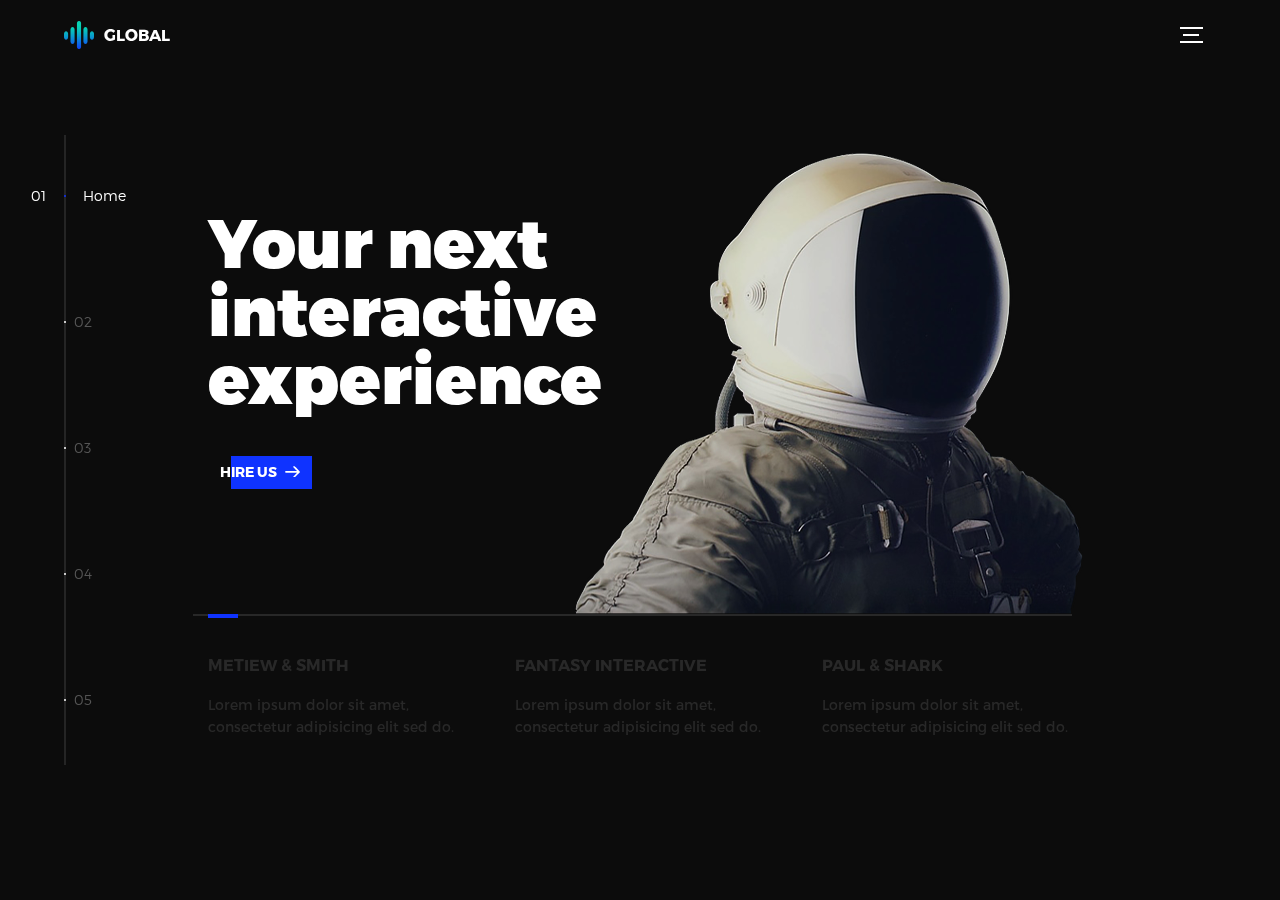
==== demo3 pohja/index.html @ 73c1cba8 "lisätty demo3 ja demo 3 pohja" ====
<!DOCTYPE html>
<html lang="en">
<head>
  <title>Global</title>
  <meta charset="utf-8">
  <meta name="viewport" content="width=device-width, initial-scale=1">
  <meta http-equiv="X-UA-Compatible" content="IE=edge">
  <meta name="description" content="HTML5 website template">
  <meta name="keywords" content="global, template, html, sass, jquery">
  <meta name="author" content="Bucky Maler">
  <link rel="stylesheet" href="assets/css/main.css">
</head>
<body>

<!-- notification for small viewports and landscape oriented smartphones -->
<div class="device-notification">
  <a class="device-notification--logo" href="#0">
    <img src="assets/img/logo.png" alt="Global">
    <p>Global</p>
  </a>
  <p class="device-notification--message">Global has so much to offer that we must request you orient your device to portrait or find a larger screen. You won't be disappointed.</p>
</div>

<div class="perspective effect-rotate-left">
  <div class="container"><div class="outer-nav--return"></div>
    <div id="viewport" class="l-viewport">
      <div class="l-wrapper">
        <header class="header">
          <a class="header--logo" href="#0">
            <img src="assets/img/logo.png" alt="Global">
            <p>Global</p>
          </a>
          <button class="header--cta cta">Hire Us</button>
          <div class="header--nav-toggle">
            <span></span>
          </div>
        </header>
        <nav class="l-side-nav">
          <ul class="side-nav">
            <li class="is-active"><span>Home</span></li>
            <li><span>Works</span></li>
            <li><span>About</span></li>
            <li><span>Contact</span></li>
            <li><span>Hire us</span></li>
          </ul>
        </nav>
        <ul class="l-main-content main-content">
          <li class="l-section section section--is-active">
            <div class="intro">
              <div class="intro--banner">
                <h1>Your next<br>interactive<br>experience</h1>
                <button class="cta">Hire Us
                  <svg version="1.1" id="Layer_1" xmlns="http://www.w3.org/2000/svg" xmlns:xlink="http://www.w3.org/1999/xlink" x="0px" y="0px" viewBox="0 0 150 118" style="enable-background:new 0 0 150 118;" xml:space="preserve">
                  <g transform="translate(0.000000,118.000000) scale(0.100000,-0.100000)">
                    <path d="M870,1167c-34-17-55-57-46-90c3-15,81-100,194-211l187-185l-565-1c-431,0-571-3-590-13c-55-28-64-94-18-137c21-20,33-20,597-20h575l-192-193C800,103,794,94,849,39c20-20,39-29,61-29c28,0,63,30,298,262c147,144,272,271,279,282c30,51,23,60-219,304C947,1180,926,1196,870,1167z"/>
                  </g>
                  </svg>
                  <span class="btn-background"></span>
                </button>
                <img src="assets/img/introduction-visual.png" alt="Welcome">
              </div>
              <div class="intro--options">
                <a href="#0">
                  <h3>Metiew &amp; Smith</h3>
                  <p>Lorem ipsum dolor sit amet, consectetur adipisicing elit sed do.</p>
                </a>
                <a href="#0">
                  <h3>Fantasy interactive</h3>
                  <p>Lorem ipsum dolor sit amet, consectetur adipisicing elit sed do.</p>
                </a>
                <a href="#0">
                  <h3>Paul &amp; shark</h3>
                  <p>Lorem ipsum dolor sit amet, consectetur adipisicing elit sed do.</p>
                </a>
              </div>
            </div>
          </li>
          <li class="l-section section">
            <div class="work">
              <h2>Selected work</h2>
              <div class="work--lockup">
                <ul class="slider">
                  <li class="slider--item slider--item-left">
                    <a href="#0">
                      <div class="slider--item-image">
                        <img src="assets/img/work-victory.jpg" alt="Victory">
                      </div>
                      <p class="slider--item-title">Victory</p>
                      <p class="slider--item-description">Lorem ipsum dolor sit amet, consectetur adipisicing elit sed do.</p>
                    </a>
                  </li>
                  <li class="slider--item slider--item-center">
                    <a href="#0">
                      <div class="slider--item-image">
                        <img src="assets/img/work-metiew-smith.jpg" alt="Metiew and Smith">
                      </div>
                      <p class="slider--item-title">Metiew &amp; Smith</p>
                      <p class="slider--item-description">Lorem ipsum dolor sit amet, consectetur adipisicing elit sed do.</p>
                    </a>
                  </li>
                  <li class="slider--item slider--item-right">
                    <a href="#0">
                      <div class="slider--item-image">
                        <img src="assets/img/work-alex-nowak.jpg" alt="Alex Nowak">
                      </div>
                      <p class="slider--item-title">Alex Nowak</p>
                      <p class="slider--item-description">Lorem ipsum dolor sit amet, consectetur adipisicing elit sed do.</p>
                    </a>
                  </li>
                </ul>
                <div class="slider--prev">
                  <svg version="1.1" id="Layer_1" xmlns="http://www.w3.org/2000/svg" xmlns:xlink="http://www.w3.org/1999/xlink" x="0px" y="0px"
                  viewBox="0 0 150 118" style="enable-background:new 0 0 150 118;" xml:space="preserve">
                  <g transform="translate(0.000000,118.000000) scale(0.100000,-0.100000)">
                    <path d="M561,1169C525,1155,10,640,3,612c-3-13,1-36,8-52c8-15,134-145,281-289C527,41,562,10,590,10c22,0,41,9,61,29
                    c55,55,49,64-163,278L296,510h575c564,0,576,0,597,20c46,43,37,109-18,137c-19,10-159,13-590,13l-565,1l182,180
                    c101,99,187,188,193,199c16,30,12,57-12,84C631,1174,595,1183,561,1169z"/>
                  </g>
                  </svg>
                </div>
                <div class="slider--next">
                  <svg version="1.1" id="Layer_1" xmlns="http://www.w3.org/2000/svg" xmlns:xlink="http://www.w3.org/1999/xlink" x="0px" y="0px" viewBox="0 0 150 118" style="enable-background:new 0 0 150 118;" xml:space="preserve">
                  <g transform="translate(0.000000,118.000000) scale(0.100000,-0.100000)">
                    <path d="M870,1167c-34-17-55-57-46-90c3-15,81-100,194-211l187-185l-565-1c-431,0-571-3-590-13c-55-28-64-94-18-137c21-20,33-20,597-20h575l-192-193C800,103,794,94,849,39c20-20,39-29,61-29c28,0,63,30,298,262c147,144,272,271,279,282c30,51,23,60-219,304C947,1180,926,1196,870,1167z"/>
                  </g>
                  </svg>
                </div>
              </div>
            </div>
          </li>
          <li class="l-section section">
            <div class="about">
              <div class="about--banner">
                <h2>We<br>believe in<br>passionate<br>people</h2>
                <a href="#0">Career
                  <span>
                    <svg version="1.1" id="Layer_1" xmlns="http://www.w3.org/2000/svg" xmlns:xlink="http://www.w3.org/1999/xlink" x="0px" y="0px" viewBox="0 0 150 118" style="enable-background:new 0 0 150 118;" xml:space="preserve">
                    <g transform="translate(0.000000,118.000000) scale(0.100000,-0.100000)">
                      <path d="M870,1167c-34-17-55-57-46-90c3-15,81-100,194-211l187-185l-565-1c-431,0-571-3-590-13c-55-28-64-94-18-137c21-20,33-20,597-20h575l-192-193C800,103,794,94,849,39c20-20,39-29,61-29c28,0,63,30,298,262c147,144,272,271,279,282c30,51,23,60-219,304C947,1180,926,1196,870,1167z"/>
                    </g>
                    </svg>
                  </span>
                </a>
                <img src="assets/img/about-visual.png" alt="About Us">
              </div>
              <div class="about--options">
                <a href="#0">
                  <h3>Winners</h3>
                </a>
                <a href="#0">
                  <h3>Philosophy</h3>
                </a>
                <a href="#0">
                  <h3>History</h3>
                </a>
              </div>
            </div>
          </li>
          <li class="l-section section">
            <div class="contact">
              <div class="contact--lockup">
                <div class="modal">
                  <div class="modal--information">
                    <p>Pawia 5, 31-154 Kraków, Poland</p>
                    <a href="mailto:ouremail@gmail.com">ouremail@gmail.com</a>
                    <a href="tel:+148126287560">+48 12 628 75 60</a>
                  </div>
                  <ul class="modal--options">
                    <li><a href="#0">Bēhance</a></li>
                    <li><a href="#0">dribbble</a></li>
                    <li><a href="mailto:ouremail@gmail.com">Contact Us</a></li>
                  </ul>
                </div>
              </div>
            </div>
          </li>
          <li class="l-section section">
            <div class="hire">
              <h2>You want us to do</h2>
              <!-- checkout formspree.io for easy form setup -->
              <form class="work-request">
                <div class="work-request--options">
                  <span class="options-a">
                    <input id="opt-1" type="checkbox" value="app design">
                    <label for="opt-1">
                      <svg version="1.1" id="Layer_1" xmlns="http://www.w3.org/2000/svg" xmlns:xlink="http://www.w3.org/1999/xlink" x="0px" y="0px"
                      viewBox="0 0 150 111" style="enable-background:new 0 0 150 111;" xml:space="preserve">
                      <g transform="translate(0.000000,111.000000) scale(0.100000,-0.100000)">
                        <path d="M950,705L555,310L360,505C253,612,160,700,155,700c-6,0-44-34-85-75l-75-75l278-278L550-5l475,475c261,261,475,480,475,485c0,13-132,145-145,145C1349,1100,1167,922,950,705z"/>
                      </g>
                      </svg>
                      App Design
                    </label>
                    <input id="opt-2" type="checkbox" value="graphic design">
                    <label for="opt-2">
                      <svg version="1.1" id="Layer_1" xmlns="http://www.w3.org/2000/svg" xmlns:xlink="http://www.w3.org/1999/xlink" x="0px" y="0px"
                      viewBox="0 0 150 111" style="enable-background:new 0 0 150 111;" xml:space="preserve">
                      <g transform="translate(0.000000,111.000000) scale(0.100000,-0.100000)">
                        <path d="M950,705L555,310L360,505C253,612,160,700,155,700c-6,0-44-34-85-75l-75-75l278-278L550-5l475,475c261,261,475,480,475,485c0,13-132,145-145,145C1349,1100,1167,922,950,705z"/>
                      </g>
                      </svg>
                      Graphic Design
                    </label>
                    <input id="opt-3" type="checkbox" value="motion design">
                    <label for="opt-3">
                      <svg version="1.1" id="Layer_1" xmlns="http://www.w3.org/2000/svg" xmlns:xlink="http://www.w3.org/1999/xlink" x="0px" y="0px"
                      viewBox="0 0 150 111" style="enable-background:new 0 0 150 111;" xml:space="preserve">
                      <g transform="translate(0.000000,111.000000) scale(0.100000,-0.100000)">
                        <path d="M950,705L555,310L360,505C253,612,160,700,155,700c-6,0-44-34-85-75l-75-75l278-278L550-5l475,475c261,261,475,480,475,485c0,13-132,145-145,145C1349,1100,1167,922,950,705z"/>
                      </g>
                      </svg>
                      Motion Design
                    </label>
                  </span>
                  <span class="options-b">
                    <input id="opt-4" type="checkbox" value="ux design">
                    <label for="opt-4">
                      <svg version="1.1" id="Layer_1" xmlns="http://www.w3.org/2000/svg" xmlns:xlink="http://www.w3.org/1999/xlink" x="0px" y="0px"
                      viewBox="0 0 150 111" style="enable-background:new 0 0 150 111;" xml:space="preserve">
                      <g transform="translate(0.000000,111.000000) scale(0.100000,-0.100000)">
                        <path d="M950,705L555,310L360,505C253,612,160,700,155,700c-6,0-44-34-85-75l-75-75l278-278L550-5l475,475c261,261,475,480,475,485c0,13-132,145-145,145C1349,1100,1167,922,950,705z"/>
                      </g>
                      </svg>
                      UX Design
                    </label>
                    <input id="opt-5" type="checkbox" value="webdesign">
                    <label for="opt-5">
                      <svg version="1.1" id="Layer_1" xmlns="http://www.w3.org/2000/svg" xmlns:xlink="http://www.w3.org/1999/xlink" x="0px" y="0px"
                      viewBox="0 0 150 111" style="enable-background:new 0 0 150 111;" xml:space="preserve">
                      <g transform="translate(0.000000,111.000000) scale(0.100000,-0.100000)">
                        <path d="M950,705L555,310L360,505C253,612,160,700,155,700c-6,0-44-34-85-75l-75-75l278-278L550-5l475,475c261,261,475,480,475,485c0,13-132,145-145,145C1349,1100,1167,922,950,705z"/>
                      </g>
                      </svg>
                      Webdesign
                    </label>
                    <input id="opt-6" type="checkbox" value="marketing">
                    <label for="opt-6">
                      <svg version="1.1" id="Layer_1" xmlns="http://www.w3.org/2000/svg" xmlns:xlink="http://www.w3.org/1999/xlink" x="0px" y="0px"
                      viewBox="0 0 150 111" style="enable-background:new 0 0 150 111;" xml:space="preserve">
                      <g transform="translate(0.000000,111.000000) scale(0.100000,-0.100000)">
                        <path d="M950,705L555,310L360,505C253,612,160,700,155,700c-6,0-44-34-85-75l-75-75l278-278L550-5l475,475c261,261,475,480,475,485c0,13-132,145-145,145C1349,1100,1167,922,950,705z"/>
                      </g>
                      </svg>
                      Marketing
                    </label>
                  </span>
                </div>
                <div class="work-request--information">
                  <div class="information-name">
                    <input id="name" type="text" spellcheck="false">
                    <label for="name">Name</label>
                  </div>
                  <div class="information-email">
                    <input id="email" type="email" spellcheck="false">
                    <label for="email">Email</label>
                  </div>
                </div>
                <input type="submit" value="Send Request">
              </form>
            </div>
          </li>
        </ul>
      </div>
    </div>
  </div>
  <ul class="outer-nav">
    <li class="is-active">Home</li>
    <li>Works</li>
    <li>About</li>
    <li>Contact</li>
    <li>Hire us</li>
  </ul>
</div>

<script src="https://ajax.googleapis.com/ajax/libs/jquery/2.2.4/jquery.min.js"></script>
<script>window.jQuery || document.write('<script src="assets/js/vendor/jquery-2.2.4.min.js"><\/script>')</script>
<script src="assets/js/functions-min.js"></script>
</body>
</html>
---- demo3 pohja/assets/css/main.css ----
@font-face{font-family:'Montserrat';src:url("fonts/Montserrat-Black.eot");src:local("☺"),url("fonts/Montserrat-Black.woff") format("woff"),url("fonts/Montserrat-Black.ttf") format("truetype"),url("fonts/Montserrat-Black.svg") format("svg");font-weight:900;font-style:normal}@font-face{font-family:'Montserrat';src:url("fonts/Montserrat-Bold.eot");src:local("☺"),url("fonts/Montserrat-Bold.woff") format("woff"),url("fonts/Montserrat-Bold.ttf") format("truetype"),url("fonts/Montserrat-Bold.svg") format("svg");font-weight:700;font-style:normal}@font-face{font-family:'Montserrat';src:url("fonts/Montserrat-Regular.eot");src:local("☺"),url("fonts/Montserrat-Regular.woff") format("woff"),url("fonts/Montserrat-Regular.ttf") format("truetype"),url("fonts/Montserrat-Regular.svg") format("svg");font-weight:400;font-style:normal}@font-face{font-family:'Montserrat';src:url("fonts/Montserrat-Light.eot");src:local("☺"),url("fonts/Montserrat-Light.woff") format("woff"),url("fonts/Montserrat-Light.ttf") format("truetype"),url("fonts/Montserrat-Light.svg") format("svg");font-weight:300;font-style:normal}/*! normalize.css v3.0.2 | MIT License | git.io/normalize */html{font-family:sans-serif;-ms-text-size-adjust:100%;-webkit-text-size-adjust:100%}body{margin:0}article,aside,details,figcaption,figure,footer,header,hgroup,main,menu,nav,section,summary{display:block}audio,canvas,progress,video{display:inline-block;vertical-align:baseline}audio:not([controls]){display:none;height:0}[hidden],template{display:none}a{background-color:transparent}a:active,a:hover{outline:0}abbr[title]{border-bottom:1px dotted}b,strong{font-weight:bold}dfn{font-style:italic}h1{font-size:2em;margin:0.67em 0}mark{background:#ff0;color:#000}small{font-size:80%}sub,sup{font-size:75%;line-height:0;position:relative;vertical-align:baseline}sup{top:-0.5em}sub{bottom:-0.25em}img{border:0}svg:not(:root){overflow:hidden}figure{margin:1em 40px}hr{box-sizing:content-box;height:0}pre{overflow:auto}code,kbd,pre,samp{font-family:monospace, monospace;font-size:1em}button,input,optgroup,select,textarea{color:inherit;font:inherit;margin:0}button{overflow:visible}button,select{text-transform:none}button,html input[type="button"],input[type="reset"],input[type="submit"]{-webkit-appearance:button;cursor:pointer}button[disabled],html input[disabled]{cursor:default}button::-moz-focus-inner,input::-moz-focus-inner{border:0;padding:0}input{line-height:normal}input[type="checkbox"],input[type="radio"]{box-sizing:border-box;padding:0}input[type="number"]::-webkit-inner-spin-button,input[type="number"]::-webkit-outer-spin-button{height:auto}input[type="search"]{-webkit-appearance:textfield;box-sizing:content-box}input[type="search"]::-webkit-search-cancel-button,input[type="search"]::-webkit-search-decoration{-webkit-appearance:none}fieldset{border:1px solid #c0c0c0;margin:0 2px;padding:0.35em 0.625em 0.75em}legend{border:0;padding:0}textarea{overflow:auto}optgroup{font-weight:bold}table{border-collapse:collapse;border-spacing:0}td,th{padding:0}::-moz-selection{background:#FFF498}::selection{background:#FFF498}::-moz-selection{background:#FFF498}img::-moz-selection{background:transparent}img::selection{background:transparent}img::-moz-selection{background:transparent}body{-webkit-tap-highlight-color:#FFF498}body{background-color:#0c0c0c;font-size:14px;line-height:1.6;font-family:"Montserrat",sans-serif;color:#fff;-webkit-font-smoothing:antialiased;-webkit-text-size-adjust:100%}.l-viewport{position:relative;width:100%;height:100vh;box-shadow:0 0 45px 5px rgba(0,0,0,0.85);overflow:hidden}.l-wrapper{position:relative;width:1440px;max-width:90%;height:100%;margin:0 auto}.l-side-nav{position:absolute;left:0;display:-webkit-box;display:-webkit-flex;display:-ms-flexbox;display:flex;height:100%;-webkit-box-align:center;-webkit-align-items:center;-ms-flex-align:center;align-items:center}.l-side-nav::before{content:"";position:absolute;top:50%;left:0;-webkit-transform:translateY(-50%);transform:translateY(-50%);width:2px;height:70%;max-height:750px;background-color:#555;opacity:.35;z-index:10}@media (max-width: 1180px){.l-side-nav{display:none}}.l-main-content{position:relative;width:100%;height:100%;margin:0;padding:0;list-style:none}.l-section{position:absolute;width:100%;height:100%}.device-notification{display:none;position:fixed;top:0;left:0;width:100%;height:100%;-webkit-box-orient:vertical;-webkit-box-direction:normal;-webkit-flex-direction:column;-ms-flex-direction:column;flex-direction:column;-webkit-box-align:center;-webkit-align-items:center;-ms-flex-align:center;-ms-grid-row-align:center;align-items:center;-webkit-box-pack:center;-webkit-justify-content:center;-ms-flex-pack:center;justify-content:center;background-color:#0c0c0c;z-index:12}.device-notification--logo{display:-webkit-box;display:-webkit-flex;display:-ms-flexbox;display:flex;-webkit-box-align:center;-webkit-align-items:center;-ms-flex-align:center;align-items:center;text-decoration:none;color:#fff}.device-notification--logo p{margin:0 0 0 10px;font-size:16px;font-weight:700;text-transform:uppercase}.device-notification--message{width:70%;margin:30px 0 0 0;font-weight:700;text-align:center}@media (max-width: 767px) and (min-width: 601px) and (max-height: 680px){.device-notification{display:-webkit-box;display:-webkit-flex;display:-ms-flexbox;display:flex}}@media (max-width: 600px) and (min-width: 480px) and (max-height: 580px){.device-notification{display:-webkit-box;display:-webkit-flex;display:-ms-flexbox;display:flex}}@media (max-width: 736px) and (min-width: 360px) and (orientation: landscape){.device-notification{display:-webkit-box;display:-webkit-flex;display:-ms-flexbox;display:flex}}@media(max-width: 359px){.device-notification{display:-webkit-box;display:-webkit-flex;display:-ms-flexbox;display:flex}}.section{opacity:0;visibility:hidden;-webkit-transition:opacity .4s ease-in-out,visibility 0s .4s;transition:opacity .4s ease-in-out,visibility 0s .4s}.section--is-active{opacity:1;visibility:visible;z-index:1;-webkit-transition:opacity .4s ease-in-out .4s;transition:opacity .4s ease-in-out .4s}.section--next{-webkit-transform:translateY(-45px);transform:translateY(-45px);-webkit-transition:-webkit-transform .4s ease-in-out;transition:-webkit-transform .4s ease-in-out;transition:transform .4s ease-in-out;transition:transform .4s ease-in-out, -webkit-transform .4s ease-in-out}.section--prev{-webkit-transform:translateY(45px);transform:translateY(45px);-webkit-transition:-webkit-transform .4s ease-in-out;transition:-webkit-transform .4s ease-in-out;transition:transform .4s ease-in-out;transition:transform .4s ease-in-out, -webkit-transform .4s ease-in-out}.header{position:absolute;top:0;left:0;display:-webkit-box;display:-webkit-flex;display:-ms-flexbox;display:flex;width:100%;height:70px;-webkit-box-align:center;-webkit-align-items:center;-ms-flex-align:center;align-items:center;-webkit-box-pack:justify;-webkit-justify-content:space-between;-ms-flex-pack:justify;justify-content:space-between;z-index:10}.header--logo{display:-webkit-box;display:-webkit-flex;display:-ms-flexbox;display:flex;-webkit-box-align:center;-webkit-align-items:center;-ms-flex-align:center;align-items:center;text-decoration:none;color:#fff}.header--logo p{margin:0 0 0 10px;font-size:16px;font-weight:700;text-transform:uppercase}.header--nav-toggle{display:-webkit-box;display:-webkit-flex;display:-ms-flexbox;display:flex;width:50px;height:50px;-webkit-box-orient:vertical;-webkit-box-direction:normal;-webkit-flex-direction:column;-ms-flex-direction:column;flex-direction:column;-webkit-box-align:center;-webkit-align-items:center;-ms-flex-align:center;align-items:center;-webkit-box-pack:center;-webkit-justify-content:center;-ms-flex-pack:center;justify-content:center;cursor:pointer}.header--nav-toggle span,.header--nav-toggle::before,.header--nav-toggle::after{content:"";position:relative;width:16px;height:2px;background-color:#fff}.header--nav-toggle::before{bottom:5px;width:23px}.header--nav-toggle::after{top:5px;width:23px}.header--cta{position:absolute;top:50%;left:50%;-webkit-transform:translate(-50%, -50%);transform:translate(-50%, -50%);padding:0 20px;line-height:30px;text-decoration:none;color:#fff;font-weight:700;text-transform:uppercase;background-color:#0f33ff;border:none;opacity:0;visibility:hidden;-webkit-transition:opacity .4s ease-in-out,visibility 0s .4s;transition:opacity .4s ease-in-out,visibility 0s .4s}.header--cta:focus{outline:none}.header--cta.is-active{opacity:1;visibility:visible;-webkit-transition:opacity .4s ease-in-out .4s;transition:opacity .4s ease-in-out .4s}@media (max-width: 767px){.header--cta{display:none}}.side-nav{position:relative;display:-webkit-box;display:-webkit-flex;display:-ms-flexbox;display:flex;width:100px;height:70%;max-height:750px;-webkit-box-orient:vertical;-webkit-box-direction:normal;-webkit-flex-direction:column;-ms-flex-direction:column;flex-direction:column;-webkit-justify-content:space-around;-ms-flex-pack:distribute;justify-content:space-around;margin:0;padding:0;list-style-position:inside;z-index:10}.side-nav>li{position:relative;top:-5px;color:#fff;font-size:6px;cursor:pointer}.side-nav>li span{position:relative;top:3px;left:10px;color:#fff;font-size:14px;font-weight:300;opacity:0;visibility:hidden}.side-nav>li::before{position:absolute;top:3px;left:10px;color:#555;font-size:14px;font-weight:300}.side-nav li:nth-child(1)::before{content:"01"}.side-nav li:nth-child(2)::before{content:"02"}.side-nav li:nth-child(3)::before{content:"03"}.side-nav li:nth-child(4)::before{content:"04"}.side-nav li:nth-child(5)::before{content:"05"}.side-nav li.is-active{color:#0f33ff;-webkit-transition:color .4s ease-in-out;transition:color .4s ease-in-out}.side-nav li.is-active span{opacity:1;visibility:visible;-webkit-transition:opacity .4s ease-in-out;transition:opacity .4s ease-in-out}.side-nav li.is-active::before{left:-33px;color:#fff}.intro{position:relative;display:-webkit-box;display:-webkit-flex;display:-ms-flexbox;display:flex;width:900px;max-width:75%;height:100%;-webkit-box-orient:vertical;-webkit-box-direction:normal;-webkit-flex-direction:column;-ms-flex-direction:column;flex-direction:column;-webkit-box-pack:center;-webkit-justify-content:center;-ms-flex-pack:center;justify-content:center;margin:0 auto}@media (max-width: 1180px){.intro{max-width:100%}}.intro--banner{position:relative;height:475px}.intro--banner::before{content:"";position:absolute;bottom:20px;left:-15px;right:0;height:2px;background-color:#282828}.intro--banner::after{content:"";position:absolute;bottom:18px;left:0;width:30px;height:4px;background-color:#0f33ff}.intro--banner h1{position:relative;font-size:68px;font-weight:900;line-height:1;z-index:1}.intro--banner button{position:relative;padding:5px 17px 5px 12px;font-weight:700;text-transform:uppercase;background-color:transparent;border:none}.intro--banner button .btn-background{position:absolute;top:0;left:23px;right:0;height:100%;background-color:#0f33ff;z-index:-1;-webkit-transition:left .2s ease-in-out;transition:left .2s ease-in-out}.intro--banner button:hover .btn-background{left:0}.intro--banner button:focus{outline:none}.intro--banner button svg{position:relative;left:5px;width:15px;fill:#fff}.intro--banner img{position:absolute;bottom:21px;right:-12px}.intro--options{display:-webkit-box;display:-webkit-flex;display:-ms-flexbox;display:flex;-webkit-box-pack:justify;-webkit-justify-content:space-between;-ms-flex-pack:justify;justify-content:space-between;margin:0;padding:0;list-style:none}.intro--options>a{max-width:250px;text-decoration:none;color:#282828;-webkit-transition:color .2s ease-in-out;transition:color .2s ease-in-out}.intro--options>a:hover{color:#fff}.intro--options h3{font-size:16px;text-transform:uppercase}.intro--options p{margin-bottom:0}@media (max-width: 900px){.intro--banner{height:380px}.intro--banner h1{font-size:55px}.intro--banner img{width:430px}.intro--options>a{margin-right:30px}.intro--options>a:last-child{margin-right:0}}@media (max-width: 767px){.intro--banner{height:305px}.intro--banner h1{font-size:44px}.intro--banner img{width:330px}.intro--options{display:block}.intro--options>a{display:block;max-width:100%;margin:0 0 30px 0}.intro--options>a:last-child{margin-bottom:0}}@media (max-width: 600px){.intro--banner{height:360px}.intro--banner h1{font-size:55px}.intro--banner img{display:none}}@media (max-width: 600px) and (max-height: 750px){.intro--banner{height:auto}.intro--banner::before,.intro--banner::after{display:none}.intro--banner h1{margin-top:0}.intro--options{display:none}}.work{position:relative;display:-webkit-box;display:-webkit-flex;display:-ms-flexbox;display:flex;width:960px;max-width:80%;height:100%;-webkit-box-orient:vertical;-webkit-box-direction:normal;-webkit-flex-direction:column;-ms-flex-direction:column;flex-direction:column;-webkit-box-pack:center;-webkit-justify-content:center;-ms-flex-pack:center;justify-content:center;margin:0 auto}@media (max-width: 1180px){.work{max-width:100%}}.work h2{margin:0 0 20px 0;font-size:30px;text-align:center}.work--lockup{position:relative}.work--lockup .slider{position:relative;display:-webkit-box;display:-webkit-flex;display:-ms-flexbox;display:flex;width:80%;margin:0 auto;padding:0;list-style:none}.work--lockup .slider--item{position:absolute;display:none;text-align:center}.work--lockup .slider--item a{text-decoration:none;color:#858585}.work--lockup .slider--item-title{margin-top:10px;font-size:12px;font-weight:700;text-transform:uppercase}.work--lockup .slider--item-description{display:none;max-width:250px;margin:0 auto}.work--lockup .slider--item-image{width:150px;height:150px;margin:0 auto;border-radius:50%;overflow:hidden}.work--lockup .slider--item-image img{width:100%}.work--lockup .slider--item-left{top:50%;left:0;-webkit-transform:translateY(-50%);transform:translateY(-50%);display:block}.work--lockup .slider--item-right{top:50%;right:0;-webkit-transform:translateY(-50%);transform:translateY(-50%);display:block}.work--lockup .slider--item-center{position:relative;top:30px;left:50%;-webkit-transform:translateX(-50%);transform:translateX(-50%);display:block}.work--lockup .slider--item-center a{color:#fff}.work--lockup .slider--item-center .slider--item-title{margin-top:25px;font-size:16px}.work--lockup .slider--item-center .slider--item-description{display:block}.work--lockup .slider--item-center .slider--item-image{width:300px;height:300px}.work--lockup .slider--next,.work--lockup .slider--prev{position:absolute;top:160px;display:-webkit-box;display:-webkit-flex;display:-ms-flexbox;display:flex;width:50px;height:50px;-webkit-box-align:center;-webkit-align-items:center;-ms-flex-align:center;align-items:center;-webkit-box-pack:center;-webkit-justify-content:center;-ms-flex-pack:center;justify-content:center;background-color:#282828;border-radius:50%;cursor:pointer}.work--lockup .slider--next svg,.work--lockup .slider--prev svg{width:20px;fill:#fff}.work--lockup .slider--next{right:0}.work--lockup .slider--prev{left:0}@media (max-width: 900px){.work--lockup .slider--item-image{width:120px;height:120px}.work--lockup .slider--item-center .slider--item-image{width:240px;height:240px}.work--lockup .slider--next,.work--lockup .slider--prev{top:130px}}@media (max-width: 767px){.work--lockup .slider{width:75%}.work--lockup .slider--item-image{width:90px;height:90px}.work--lockup .slider--item-center .slider--item-image{width:190px;height:190px}.work--lockup .slider--next,.work--lockup .slider--prev{top:105px}}@media (max-width: 600px){.work--lockup .slider{width:auto}.work--lockup .slider--item-left,.work--lockup .slider--item-right{display:none}}.about{position:relative;display:-webkit-box;display:-webkit-flex;display:-ms-flexbox;display:flex;width:900px;max-width:75%;height:100%;-webkit-box-orient:vertical;-webkit-box-direction:normal;-webkit-flex-direction:column;-ms-flex-direction:column;flex-direction:column;-webkit-box-pack:center;-webkit-justify-content:center;-ms-flex-pack:center;justify-content:center;margin:0 auto}@media (max-width: 1180px){.about{max-width:100%}}.about--banner{position:relative;height:475px}.about--banner::before{content:"";position:absolute;top:20px;left:200px;-webkit-transform:rotate(-25deg);transform:rotate(-25deg);border:5px solid #0f33ff;border-right-color:transparent;border-bottom-color:transparent}.about--banner::after{content:"";position:absolute;top:75px;left:400px;-webkit-transform:rotate(45deg);transform:rotate(45deg);width:10px;height:10px;background-color:#0f33ff}.about--banner h2{position:relative;margin-top:35px;font-size:68px;font-weight:900;line-height:1;z-index:1}.about--banner h2::before{content:"";position:absolute;top:60px;left:268px;width:30px;height:30px;background-color:#0f33ff;border-radius:50%}.about--banner h2::after{content:"";position:absolute;top:255px;left:255px;width:10px;height:10px;background-color:#0f33ff}.about--banner a{padding:5px 17px 5px 0;text-decoration:none;color:#fff;font-weight:700;text-transform:uppercase;background-color:transparent}.about--banner a:hover svg{left:10px}.about--banner a svg{position:relative;left:5px;width:15px;fill:#fff;-webkit-transition:left .2s ease-in-out;transition:left .2s ease-in-out}.about--banner img{position:absolute;bottom:-90px;right:-12px}.about--options{display:-webkit-box;display:-webkit-flex;display:-ms-flexbox;display:flex;max-width:600px;-webkit-box-pack:justify;-webkit-justify-content:space-between;-ms-flex-pack:justify;justify-content:space-between;margin:0;padding:0;list-style:none}.about--options>a{position:relative;width:150px;height:75px;text-decoration:none;color:#fff;border:10px solid #0f33ff;background-position:center;background-size:cover;background-repeat:no-repeat}.about--options>a:nth-child(1){background-image:url("../img/about-winners.jpg")}.about--options>a:nth-child(2){background-image:url("../img/about-philosophy.jpg")}.about--options>a:nth-child(3){background-image:url("../img/about-history.jpg")}.about--options>a:hover h3{bottom:-50px}.about--options h3{position:absolute;bottom:-38px;left:10px;font-size:16px;text-transform:uppercase;-webkit-transition:bottom .2s ease-in-out,left .2s ease-in-out;transition:bottom .2s ease-in-out,left .2s ease-in-out}@media (max-width: 767px){.about--banner{height:305px}.about--banner::before{top:0;left:125px}.about--banner::after{top:35px;left:260px}.about--banner h2{margin-top:10px;font-size:44px}.about--banner h2::before{top:28px;left:168px}.about--banner h2::after{top:163px;left:163px}.about--banner img{width:315px}}@media (max-width: 600px){.about--banner{height:auto}.about--banner::before{left:155px}.about--banner::after{left:310px}.about--banner h2{margin-top:0;font-size:55px}.about--banner h2::before{top:43px;left:214px}.about--banner h2::after{top:205px;left:205px}.about--banner img{display:none}.about--options{display:none}}.contact{position:fixed;top:0;left:0;width:100%;height:100%;background-image:url("../img/contact-visual.png");background-position:center;background-size:cover;background-repeat:no-repeat}.contact--lockup{position:relative;display:-webkit-box;display:-webkit-flex;display:-ms-flexbox;display:flex;width:900px;max-width:75%;height:100%;-webkit-box-align:center;-webkit-align-items:center;-ms-flex-align:center;align-items:center;-webkit-box-pack:end;-webkit-justify-content:flex-end;-ms-flex-pack:end;justify-content:flex-end;margin:0 auto}@media (max-width: 1180px){.contact--lockup{max-width:90%}}@media (max-width: 767px){.contact--lockup{-webkit-box-pack:center;-webkit-justify-content:center;-ms-flex-pack:center;justify-content:center}}.contact--lockup .modal{padding:45px 45px;text-align:center;background-color:#0c0c0c;box-shadow:0 0 30px 0 rgba(0,0,0,0.75)}.contact--lockup .modal--information p,.contact--lockup .modal--information a{display:block;margin:14px 0;text-decoration:none;color:#fff;font-weight:700}.contact--lockup .modal--information p{margin-top:0}.contact--lockup .modal--options{margin:0;padding:0;list-style:none}.contact--lockup .modal--options>li{width:130px;margin:0 auto 25px auto}.contact--lockup .modal--options li:nth-child(1){background-color:#1769ff}.contact--lockup .modal--options li:nth-child(2){background-color:#ea4c89}.contact--lockup .modal--options li:nth-child(3){margin-bottom:0;background-color:#0f33ff;text-transform:uppercase}.contact--lockup .modal--options a{display:block;width:100%;padding:8px 0;text-decoration:none;color:#fff;font-weight:700}.hire{position:relative;display:-webkit-box;display:-webkit-flex;display:-ms-flexbox;display:flex;width:700px;max-width:75%;height:100%;-webkit-box-orient:vertical;-webkit-box-direction:normal;-webkit-flex-direction:column;-ms-flex-direction:column;flex-direction:column;-webkit-box-pack:center;-webkit-justify-content:center;-ms-flex-pack:center;justify-content:center;margin:0 auto}@media (max-width: 1180px){.hire{max-width:100%}}.hire h2{margin:0 0 20px 0;font-size:30px;text-align:center}.work-request{display:-webkit-box;display:-webkit-flex;display:-ms-flexbox;display:flex;width:100%;-webkit-box-orient:vertical;-webkit-box-direction:normal;-webkit-flex-direction:column;-ms-flex-direction:column;flex-direction:column;-webkit-box-align:center;-webkit-align-items:center;-ms-flex-align:center;align-items:center;color:#fff}.work-request input[type="submit"]{width:400px;max-width:100%;line-height:50px;font-size:16px;font-weight:700;text-transform:uppercase;background-color:#0f33ff;border:none;border-radius:0}.work-request input[type="submit"]:focus{outline:none}.work-request--options{display:-webkit-box;display:-webkit-flex;display:-ms-flexbox;display:flex;width:100%;-webkit-box-orient:vertical;-webkit-box-direction:normal;-webkit-flex-direction:column;-ms-flex-direction:column;flex-direction:column;-webkit-box-align:center;-webkit-align-items:center;-ms-flex-align:center;align-items:center;margin:30px 0}.work-request--options .options-a{display:-webkit-box;display:-webkit-flex;display:-ms-flexbox;display:flex;width:100%;-webkit-box-pack:justify;-webkit-justify-content:space-between;-ms-flex-pack:justify;justify-content:space-between}.work-request--options .options-b{display:-webkit-box;display:-webkit-flex;display:-ms-flexbox;display:flex;width:72%;-webkit-flex-wrap:wrap;-ms-flex-wrap:wrap;flex-wrap:wrap;-webkit-justify-content:space-around;-ms-flex-pack:distribute;justify-content:space-around}.work-request--options label{display:block;width:200px;margin-bottom:30px;line-height:50px;font-size:16px;font-weight:700;text-align:center;border:2px solid #fff;cursor:pointer;-webkit-transition:background-color .2s ease-in-out,border-color .2s ease-in-out;transition:background-color .2s ease-in-out,border-color .2s ease-in-out}.work-request--options label svg{position:relative;left:-5px;width:0;fill:#fff;-webkit-transition:width .2s ease-in-out;transition:width .2s ease-in-out}.work-request--options input[type="checkbox"]{display:none}.work-request--options input[type="checkbox"]:checked+label{background-color:#0f33ff;border-color:#0f33ff}.work-request--options input[type="checkbox"]:checked+label svg{width:15px}.work-request--information{display:-webkit-box;display:-webkit-flex;display:-ms-flexbox;display:flex;width:100%;-webkit-box-pack:justify;-webkit-justify-content:space-between;-ms-flex-pack:justify;justify-content:space-between;margin-bottom:60px}.work-request--information .information-name,.work-request--information .information-email{position:relative;width:45%;height:50px;font-size:30px;font-weight:300}.work-request--information input[type="text"],.work-request--information input[type="email"]{width:100%;padding:0 0 5px 0;background-color:transparent;border:none;border-bottom:1px solid #fff;border-radius:0}.work-request--information input[type="text"]:focus,.work-request--information input[type="email"]:focus{outline:none;background-color:#0c0c0c}.work-request--information label{position:absolute;top:0;left:0;pointer-events:none;-webkit-transition:top .2s ease-in-out,font-size .2s ease-in-out;transition:top .2s ease-in-out,font-size .2s ease-in-out}.work-request--information input:focus+label,.work-request--information input.has-value+label{top:-15px;font-size:14px}@media (max-width: 767px){.work-request--options{-webkit-box-orient:horizontal;-webkit-box-direction:normal;-webkit-flex-direction:row;-ms-flex-direction:row;flex-direction:row;-webkit-justify-content:space-around;-ms-flex-pack:distribute;justify-content:space-around}.work-request--options .options-a,.work-request--options .options-b{display:block;width:auto}}@media (max-width: 600px){.work-request--options{margin:20px 0}}@media (max-width: 600px) and (max-width: 415px){.work-request--options{-webkit-box-pack:justify;-webkit-justify-content:space-between;-ms-flex-pack:justify;justify-content:space-between}}@media (max-width: 600px){.work-request--options label{width:150px;margin-bottom:15px;font-size:14px}.work-request--options input[type="checkbox"]:checked+label svg{width:12px}.work-request--information{margin-bottom:30px}.work-request--information .information-name,.work-request--information .information-email{height:40px;font-size:24px}}.perspective{position:relative;width:100%;height:100%;overflow:hidden}.perspective--modalview{position:fixed;-webkit-perspective:1500px;perspective:1500px}.container{position:relative;-webkit-transform:translateZ(0) translateX(0) rotateY(0deg);transform:translateZ(0) translateX(0) rotateY(0deg);min-height:100%;outline:30px solid #0f33ff;-webkit-transition:-webkit-transform .4s;transition:-webkit-transform .4s;transition:transform .4s;transition:transform .4s, -webkit-transform .4s}.modalview .container{position:absolute;width:100%;height:100%;overflow:hidden;-webkit-backface-visibility:hidden;backface-visibility:hidden}.effect-rotate-left .container{-webkit-transform-origin:0% 50%;transform-origin:0% 50%;-webkit-transition:-webkit-transform .4s;transition:-webkit-transform .4s;transition:transform .4s;transition:transform .4s, -webkit-transform .4s}.effect-rotate-left--animate .container{-webkit-transform:translateZ(-1800px) translateX(-50%) rotateY(45deg);transform:translateZ(-1800px) translateX(-50%) rotateY(45deg);outline:30px solid #0f33ff}.outer-nav{position:absolute;top:50%;left:55%;-webkit-transform:translateY(-50%);transform:translateY(-50%);-webkit-transform-style:preserve-3d;transform-style:preserve-3d;margin:0;padding:0;list-style:none;text-align:center;visibility:hidden;-webkit-transition:visibility 0s .2s;transition:visibility 0s .2s}.outer-nav.is-vis{visibility:visible}.outer-nav--return{position:absolute;top:0;left:0;width:100%;height:100%;display:none;cursor:pointer;z-index:11}.outer-nav--return.is-vis{display:block}.outer-nav>li{-webkit-transform-style:preserve-3d;transform-style:preserve-3d;-webkit-transform:translateX(350px) translateZ(-1000px);transform:translateX(350px) translateZ(-1000px);font-size:55px;font-weight:900;opacity:0;cursor:pointer;-webkit-transition:opacity .2s,-webkit-transform .2s;transition:opacity .2s,-webkit-transform .2s;transition:transform .2s,opacity .2s;transition:transform .2s,opacity .2s,-webkit-transform .2s}.outer-nav>li.is-vis{-webkit-transform:translateX(0) translateZ(0);transform:translateX(0) translateZ(0);opacity:1;-webkit-transition:opacity .4s,-webkit-transform .4s;transition:opacity .4s,-webkit-transform .4s;transition:transform .4s,opacity .4s;transition:transform .4s,opacity .4s,-webkit-transform .4s}.outer-nav>li::before{content:"";position:absolute;top:50%;left:50%;-webkit-transform:translate(-50%, -25%);transform:translate(-50%, -25%);width:110%;height:15px;opacity:0;background-color:#0f33ff}.outer-nav>li.is-active::before{opacity:1}@media (max-width: 767px){.outer-nav>li{font-size:44px}}@media (max-width: 600px){.outer-nav>li{font-size:34px}}.outer-nav li.is-vis:nth-child(2){-webkit-transition-delay:.04s;transition-delay:.04s}.outer-nav li.is-vis:nth-child(3){-webkit-transition-delay:.08s;transition-delay:.08s}.outer-nav li.is-vis:nth-child(4){-webkit-transition-delay:.12s;transition-delay:.12s}.outer-nav li.is-vis:nth-child(5){-webkit-transition-delay:.16s;transition-delay:.16s}
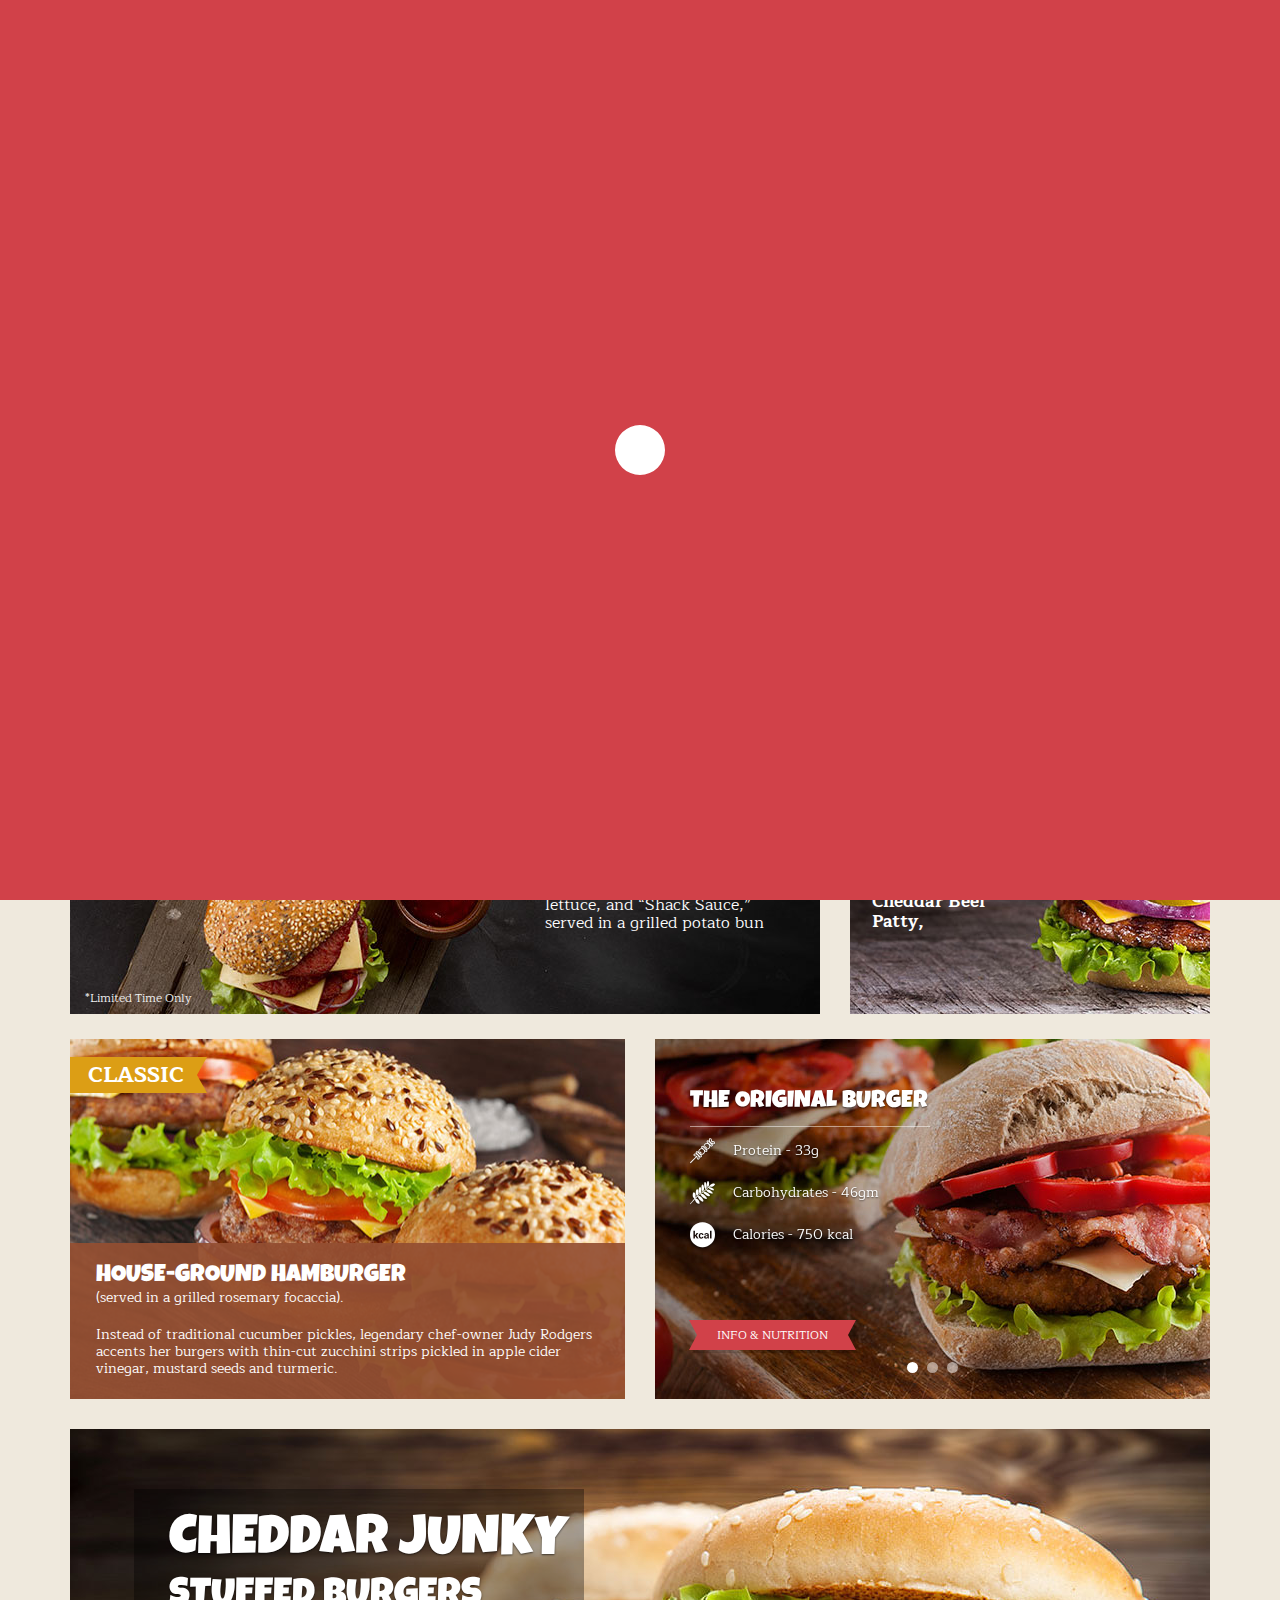
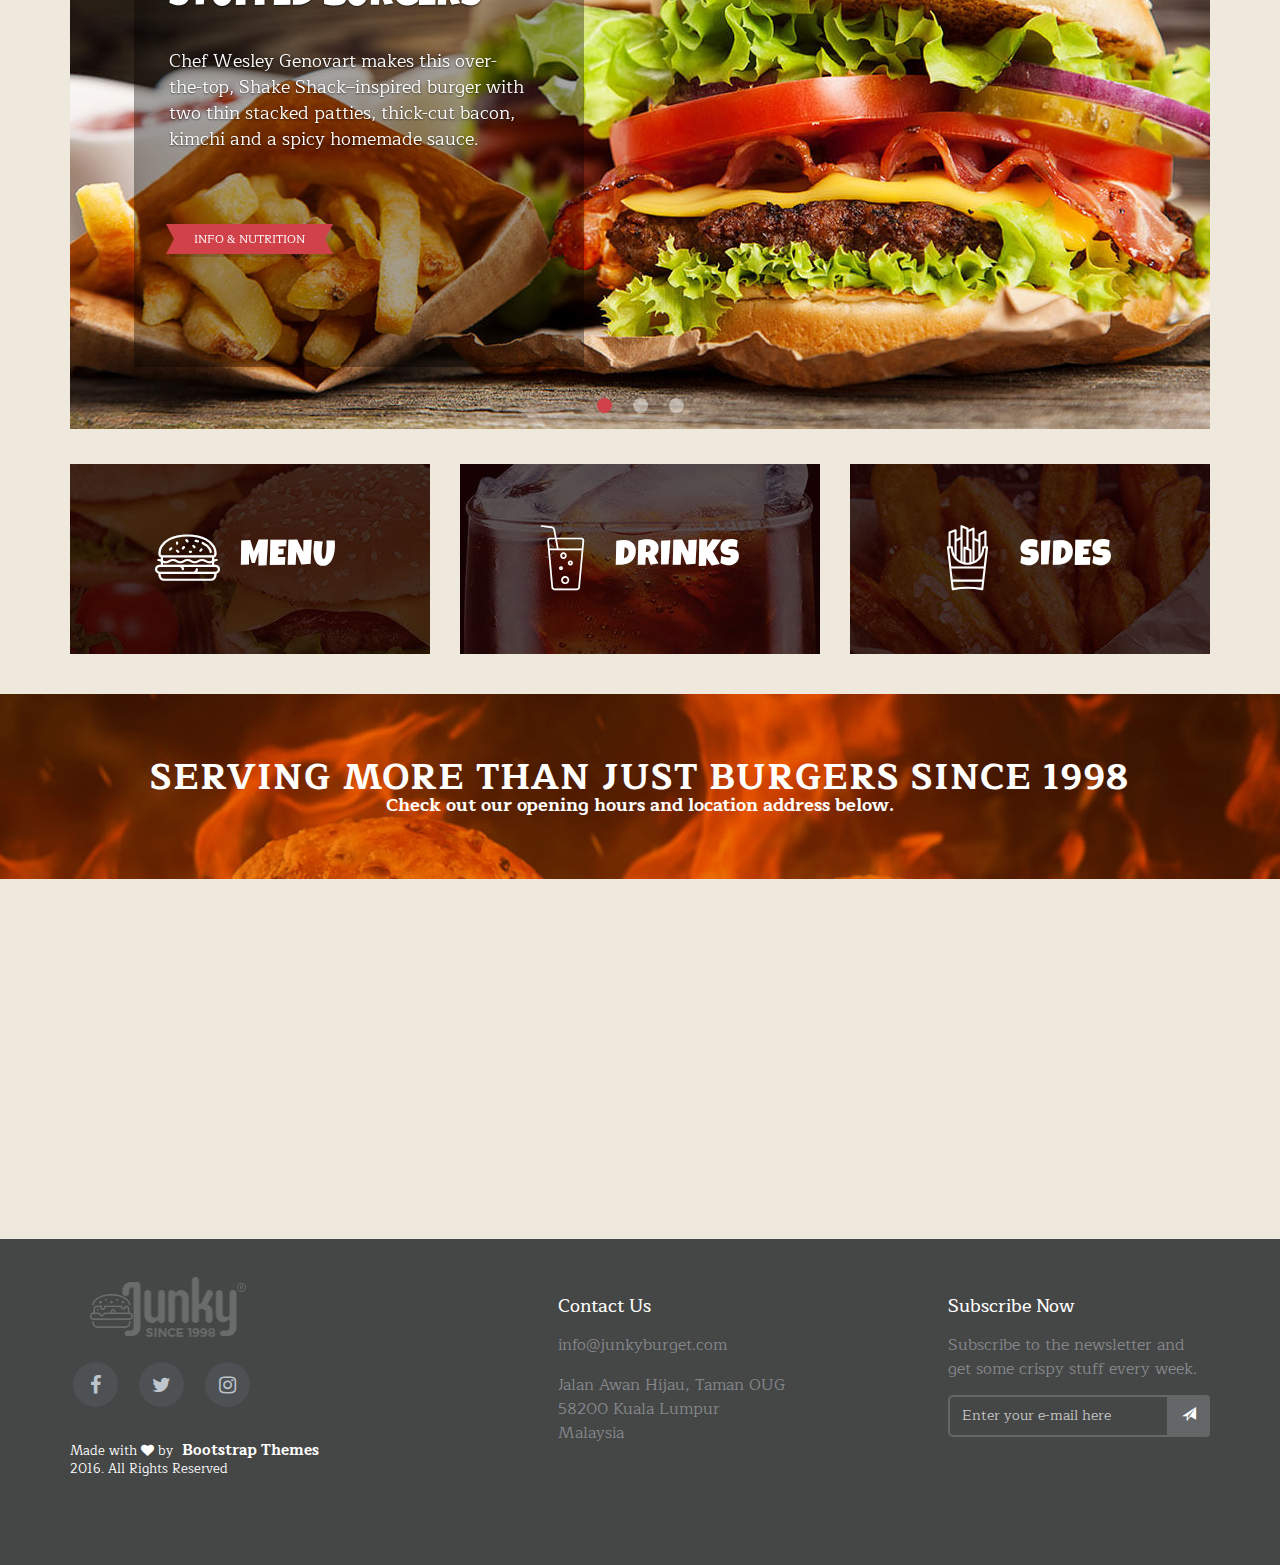
==== commit 62181fd6: "Lisäsinnpohjan kansioon demo 3 ja demo3 pohja" ====
--- a/demo3 pohja/index.html
+++ b/demo3 pohja/index.html
@@ -1,279 +1,409 @@
 <!DOCTYPE html>
-<html lang="en">
-<head>
-  <title>Global</title>
-  <meta charset="utf-8">
-  <meta name="viewport" content="width=device-width, initial-scale=1">
-  <meta http-equiv="X-UA-Compatible" content="IE=edge">
-  <meta name="description" content="HTML5 website template">
-  <meta name="keywords" content="global, template, html, sass, jquery">
-  <meta name="author" content="Bucky Maler">
-  <link rel="stylesheet" href="assets/css/main.css">
-</head>
-<body>
-
-<!-- notification for small viewports and landscape oriented smartphones -->
-<div class="device-notification">
-  <a class="device-notification--logo" href="#0">
-    <img src="assets/img/logo.png" alt="Global">
-    <p>Global</p>
-  </a>
-  <p class="device-notification--message">Global has so much to offer that we must request you orient your device to portrait or find a larger screen. You won't be disappointed.</p>
-</div>
-
-<div class="perspective effect-rotate-left">
-  <div class="container"><div class="outer-nav--return"></div>
-    <div id="viewport" class="l-viewport">
-      <div class="l-wrapper">
-        <header class="header">
-          <a class="header--logo" href="#0">
-            <img src="assets/img/logo.png" alt="Global">
-            <p>Global</p>
-          </a>
-          <button class="header--cta cta">Hire Us</button>
-          <div class="header--nav-toggle">
-            <span></span>
-          </div>
-        </header>
-        <nav class="l-side-nav">
-          <ul class="side-nav">
-            <li class="is-active"><span>Home</span></li>
-            <li><span>Works</span></li>
-            <li><span>About</span></li>
-            <li><span>Contact</span></li>
-            <li><span>Hire us</span></li>
-          </ul>
+<!--[if IE 8]> <html lang="en" class="ie8"> <![endif]-->
+<!--[if !IE]><!--> <html lang="en"> <!--<![endif]-->
+    <head>
+        <meta charset="utf-8">
+        <title>burger html5 landing page</title>
+        <!-- Mobile Specific Meta -->
+        <meta name="viewport" content="width=device-width, initial-scale=1, maximum-scale=1">
+        <!-- Stylesheets -->
+        <link rel="stylesheet" href="https://maxcdn.bootstrapcdn.com/bootstrap/3.3.6/css/bootstrap.min.css" />
+        <link rel="stylesheet" href="https://maxcdn.bootstrapcdn.com/font-awesome/4.6.3/css/font-awesome.min.css" />
+        <link rel="stylesheet" href="css/flaticon.css" />
+
+        <!-- Animate -->
+        <link rel="stylesheet" href="css/animate.css">
+        <!-- Bootsnav -->
+        <link rel="stylesheet" href="css/bootsnav.css">
+        <!-- Color style -->
+        <link rel="stylesheet" href="css/color.css">
+
+        <!-- Custom stylesheet -->
+        <link rel="stylesheet" href="css/custom.css" />
+        <!--[if lt IE 9]>
+                <script src="http://html5shim.googlecode.com/svn/trunk/html5.js"></script>
+        <![endif]-->
+    </head>
+    <body data-spy="scroll" data-target="#navbar-menu" data-offset="100">
+
+        <!-- Preloader --> 
+        <div id="loading">
+            <div id="loading-center">
+                <div id="loading-center-absolute">
+                    <div class="object" id="object_one"></div>
+                    <div class="object" id="object_two"></div>
+                    <div class="object" id="object_three"></div>
+                    <div class="object" id="object_four"></div>
+                    <div class="object" id="object_five"></div>
+                    <div class="object" id="object_six"></div>
+                    <div class="object" id="object_seven"></div>
+                    <div class="object" id="object_eight"></div>
+                    <div class="object" id="object_big"></div>
+                </div>
+            </div>
+        </div>
+        <!--End Preloader -->
+        <!-- Navbar -->
+        <nav class="navbar navbar-default bootsnav no-background navbar-fixed black">
+            <div class="container">  
+
+                <!-- Start Atribute Navigation -->
+                <div class="attr-nav">
+                    <ul>
+                        <li class="side-menu"><a href="#"><i class="fa fa-bars"></i></a></li>
+                    </ul>
+                </div>        
+                <!-- End Atribute Navigation -->
+
+                <!-- Start Header Navigation -->
+                <div class="navbar-header">
+                    <a class="navbar-brand" href="#"><img src="images/logo.png" class="logo" alt=""></a>
+                </div>
+                <!-- End Header Navigation -->
+            </div>   
+
+            <!-- Start Side Menu -->
+            <div class="side">
+                <a href="#" class="close-side"><i class="fa fa-times"></i></a>
+                <div class="widget">
+                    <h6 class="title">Menu</h6>
+                    <ul class="link">
+                        <li><a href="#">About</a></li>
+                        <li><a href="#">Services</a></li>
+                        <li><a href="#">Blog</a></li>
+                        <li><a href="#">Portfolio</a></li>
+                        <li><a href="#">Contact</a></li>
+                    </ul>
+                </div>
+            </div>
+            <!-- End Side Menu -->
         </nav>
-        <ul class="l-main-content main-content">
-          <li class="l-section section section--is-active">
-            <div class="intro">
-              <div class="intro--banner">
-                <h1>Your next<br>interactive<br>experience</h1>
-                <button class="cta">Hire Us
-                  <svg version="1.1" id="Layer_1" xmlns="http://www.w3.org/2000/svg" xmlns:xlink="http://www.w3.org/1999/xlink" x="0px" y="0px" viewBox="0 0 150 118" style="enable-background:new 0 0 150 118;" xml:space="preserve">
-                  <g transform="translate(0.000000,118.000000) scale(0.100000,-0.100000)">
-                    <path d="M870,1167c-34-17-55-57-46-90c3-15,81-100,194-211l187-185l-565-1c-431,0-571-3-590-13c-55-28-64-94-18-137c21-20,33-20,597-20h575l-192-193C800,103,794,94,849,39c20-20,39-29,61-29c28,0,63,30,298,262c147,144,272,271,279,282c30,51,23,60-219,304C947,1180,926,1196,870,1167z"/>
-                  </g>
-                  </svg>
-                  <span class="btn-background"></span>
-                </button>
-                <img src="assets/img/introduction-visual.png" alt="Welcome">
-              </div>
-              <div class="intro--options">
-                <a href="#0">
-                  <h3>Metiew &amp; Smith</h3>
-                  <p>Lorem ipsum dolor sit amet, consectetur adipisicing elit sed do.</p>
-                </a>
-                <a href="#0">
-                  <h3>Fantasy interactive</h3>
-                  <p>Lorem ipsum dolor sit amet, consectetur adipisicing elit sed do.</p>
-                </a>
-                <a href="#0">
-                  <h3>Paul &amp; shark</h3>
-                  <p>Lorem ipsum dolor sit amet, consectetur adipisicing elit sed do.</p>
-                </a>
-              </div>
+
+        <!-- Header -->
+        <header id="hello">
+            <!-- Container -->
+            <div class="container">
+                <div class="row">
+                    <div class="col-md-8 col-md-offset-2">
+                        <div class="banner">
+                            <h3>-introducing-</h3>
+                            <h1>FATTY BURGER</h1>
+
+                            <div class="inner_banner">
+                                <div class="banner_content">
+                                    <p>A double layer of sear-sizzled 100% pure beef mingled with special sauce on a sesame seed bun and topped with melty American cheese, crisp lettuce, minced onions and tangy pickles.</p>
+                                    <p>*Based on pre-cooked patty weight.</p>							
+                                </div>
+                                <div class="stamp">
+                                    <img src="images/stamp.png" alt="" />
+                                </div>
+                            </div>
+                        </div>
+                    </div>
+                </div>
+            </div><!-- Container end -->
+            <p class="caption">*Limited Time Only</p>
+        </header><!-- Header end -->
+
+        <!-- Block Content -->
+        <section id="block">
+            <div class="container">
+
+                <!-- First section -->
+                <div class="row">
+                    <div class="col-sm-8">
+                        <div class="feature">
+                            <div class="shack_burger">
+                                <div class="chicken">
+                                    <img src="images/chicken.png" alt="Chicken" />
+                                </div>
+
+                                <h2>Shack Burger </h2>
+                                <p>Black Angus beef patty topped with American cheese, tomato, lettuce, and “Shack Sauce,” served in a grilled potato bun</p>
+                            </div>
+                            <p class="caption">*Limited Time Only</p>
+                        </div>
+                    </div>
+                    <div class="col-sm-4">
+                        <div class="signature">
+                            <div class="shape">
+                                <span class="flaticon flaticon-burger"></span>
+                                <p>signature</p>
+                            </div>
+                            <div class="signature_content">
+                                <p>It used to be a Secret but not any more! Our tribute to the King is a Cheddar Beef Patty,</p>
+                            </div>
+                        </div>
+                    </div>
+                </div><!-- first section end -->
+
+                <!-- Second section -->
+                <div class="row">
+                    <div class="col-md-6">
+                        <div class="classic">
+                            <a href="" class="classic_btn">classic</a>
+
+                            <div class="overlay">
+                                <h3>House-ground hamburger</h3>
+                                <p>(served in a grilled rosemary focaccia).</p>
+
+                                <p class="overlay_content">Instead of traditional cucumber pickles, legendary chef-owner Judy Rodgers accents her burgers with thin-cut zucchini strips pickled in apple cider vinegar, mustard seeds and turmeric.</p>
+                            </div>
+                        </div>
+                    </div>
+
+                    <div class="col-md-6">
+                        <!-- Carousel -->
+                        <div id="small_carousel" class="carousel slide" data-ride="carousel">
+                            <!-- Indicators -->
+                            <ol class="carousel-indicators">
+                                <li data-target="#small_carousel" data-slide-to="0" class="active"></li>
+                                <li data-target="#small_carousel" data-slide-to="1"></li>
+                                <li data-target="#small_carousel" data-slide-to="2"></li>
+                            </ol>
+
+                            <div class="carousel-caption">
+                                <h3>The Original Burger</h3>
+                                <hr />
+
+                                <ul class="list-unstyled nutrition">
+                                    <li><a href=""><span class="flaticon flaticon-protein"></span><p>Protein - 33g</p></a></li>
+                                    <li><a href=""><span class="flaticon flaticon-carbohydrate"></span><p>Carbohydrates - 46gm</p></a></li>
+                                    <li><a href=""><span class="flaticon flaticon-calories"></span><p>Calories - 750 kcal</p></a></li>
+                                </ul>
+                                <div class="info_btn_shadow">
+                                    <a href="" class="info_btn">info & nutrition</a>
+                                </div>
+                            </div>
+
+                            <!-- carousel inner -->
+                            <div class="carousel-inner" role="listbox">
+                                <div class="item active">
+                                    <img src="images/small_slider_bg.jpg" alt="" />
+                                </div>
+                                <div class="item">
+                                    <img src="images/small_slider_bg.jpg" alt="" />
+                                </div>
+                                <div class="item">
+                                    <img src="images/small_slider_bg.jpg" alt="" />
+                                </div>
+                            </div><!-- carousel inner end -->
+                        </div><!-- Carousel end-->
+                    </div>
+                </div><!-- second section end -->
+
+                <!-- Third section -->
+                <!-- Carousel -->
+                <div id="carousel" class="carousel slide" data-ride="carousel">
+                    <!-- Indicators -->
+                    <ol class="carousel-indicators">
+                        <li data-target="#carousel" data-slide-to="0" class="active"></li>
+                        <li data-target="#carousel" data-slide-to="1"></li>
+                        <li data-target="#carousel" data-slide-to="2"></li>
+                    </ol>
+
+                    <!-- carousel inner -->
+                    <div class="carousel-inner" role="listbox">
+                        <div class="item active">
+                            <img src="images/large_slider_img.jpg" alt="Burger">
+
+                            <div class="carousel-caption">
+                                <h2>Cheddar JUnky</h2>
+                                <h3>Stuffed Burgers</h3>
+
+                                <p>Chef Wesley Genovart makes this over-the-top, Shake Shack–inspired burger with two thin stacked patties, thick-cut bacon, kimchi and a spicy homemade sauce.</p>
+
+                                <div class="info_btn_shadow">
+                                    <a href="" class="info_btn">info & nutrition</a>
+                                </div>
+                            </div>
+                        </div>
+                        <div class="item">
+                            <img src="images/large_slider_img.jpg" alt="Burger">
+
+                            <div class="carousel-caption">
+                                <h2>Cheddar JUnky</h2>
+                                <h3>Stuffed Burgers</h3>
+
+                                <p>Chef Wesley Genovart makes this over-the-top, Shake Shack–inspired burger with two thin stacked patties, thick-cut bacon, kimchi and a spicy homemade sauce.</p>
+
+                                <div class="info_btn_shadow">
+                                    <a href="" class="info_btn">info & nutrition</a>
+                                </div>
+                            </div>
+                        </div>
+                        <div class="item">
+                            <img src="images/large_slider_img.jpg" alt="Burger">
+
+                            <div class="carousel-caption">
+                                <h2>Cheddar JUnky</h2>
+                                <h3>Stuffed Burgers</h3>
+
+                                <p>Chef Wesley Genovart makes this over-the-top, Shake Shack–inspired burger with two thin stacked patties, thick-cut bacon, kimchi and a spicy homemade sauce.</p>
+
+                                <div class="info_btn_shadow">
+                                    <a href="" class="info_btn">info & nutrition</a>
+                                </div>
+                            </div>
+                        </div>
+                    </div><!-- carousel inner end -->
+                </div><!-- Carousel end-->
+
+                <!-- Forth section -->
+                <div class="row forth_sec">
+                    <div class="col-sm-4">
+                        <div class="menu">
+                            <div class="inner_content">
+                                <span class="flaticon flaticon-burger"></span>
+                                <h2>menu</h2>
+                            </div>
+                        </div>
+                    </div>
+                    <div class="col-sm-4">
+                        <div class="drinks">
+                            <div class="inner_content">
+                                <span class="flaticon flaticon-drink"></span>
+                                <h2>drinks</h2>
+                            </div>
+                        </div>
+                    </div>
+                    <div class="col-sm-4">
+                        <div class="sides">
+                            <div class="inner_content">
+                                <span class="flaticon flaticon-food"></span>
+                                <h2>sides</h2>
+                            </div>
+                        </div>
+                    </div>
+                </div><!-- forth section end -->
             </div>
-          </li>
-          <li class="l-section section">
-            <div class="work">
-              <h2>Selected work</h2>
-              <div class="work--lockup">
-                <ul class="slider">
-                  <li class="slider--item slider--item-left">
-                    <a href="#0">
-                      <div class="slider--item-image">
-                        <img src="assets/img/work-victory.jpg" alt="Victory">
-                      </div>
-                      <p class="slider--item-title">Victory</p>
-                      <p class="slider--item-description">Lorem ipsum dolor sit amet, consectetur adipisicing elit sed do.</p>
-                    </a>
-                  </li>
-                  <li class="slider--item slider--item-center">
-                    <a href="#0">
-                      <div class="slider--item-image">
-                        <img src="assets/img/work-metiew-smith.jpg" alt="Metiew and Smith">
-                      </div>
-                      <p class="slider--item-title">Metiew &amp; Smith</p>
-                      <p class="slider--item-description">Lorem ipsum dolor sit amet, consectetur adipisicing elit sed do.</p>
-                    </a>
-                  </li>
-                  <li class="slider--item slider--item-right">
-                    <a href="#0">
-                      <div class="slider--item-image">
-                        <img src="assets/img/work-alex-nowak.jpg" alt="Alex Nowak">
-                      </div>
-                      <p class="slider--item-title">Alex Nowak</p>
-                      <p class="slider--item-description">Lorem ipsum dolor sit amet, consectetur adipisicing elit sed do.</p>
-                    </a>
-                  </li>
-                </ul>
-                <div class="slider--prev">
-                  <svg version="1.1" id="Layer_1" xmlns="http://www.w3.org/2000/svg" xmlns:xlink="http://www.w3.org/1999/xlink" x="0px" y="0px"
-                  viewBox="0 0 150 118" style="enable-background:new 0 0 150 118;" xml:space="preserve">
-                  <g transform="translate(0.000000,118.000000) scale(0.100000,-0.100000)">
-                    <path d="M561,1169C525,1155,10,640,3,612c-3-13,1-36,8-52c8-15,134-145,281-289C527,41,562,10,590,10c22,0,41,9,61,29
-                    c55,55,49,64-163,278L296,510h575c564,0,576,0,597,20c46,43,37,109-18,137c-19,10-159,13-590,13l-565,1l182,180
-                    c101,99,187,188,193,199c16,30,12,57-12,84C631,1174,595,1183,561,1169z"/>
-                  </g>
-                  </svg>
+        </section><!-- Block Content end-->
+
+        <!-- Lock -->
+        <section id="lock">
+            <h2>SERVING MORE THAN JUST BURGERS SINCE 1998</h2>
+            <p>Check out our opening hours and location address below.</p>
+        </section>
+
+        <!-- Map -->
+        <div id="ourmaps"></div>
+
+        <!-- Footer -->
+        <footer>
+            <!-- Container -->
+            <div class="container">
+                <div class="row">
+
+                    <div class="col-lg-3 col-sm-4 col-xs-12 col-lg-offset-1 pull-right">
+                        <div class="subscribe">
+                            <h4>Subscribe now</h4>
+                            <p>Subscribe to the newsletter and
+                                get some crispy stuff every week.</p>
+
+                            <form role="form">
+                                <div class="form-group">
+                                    <div class="input-group">
+                                        <input type="email" class="form-control" id="em" placeholder="Enter your e-mail here">
+                                        <span class="input-group-btn">
+                                            <button type="submit" class="btn send_btn">
+                                                <i class="glyphicon glyphicon-send"></i>
+                                            </button>
+                                        </span>
+                                    </div>
+                                </div>
+                            </form>
+
+                        </div>
+                    </div>
+
+                    <div class="col-lg-3 col-sm-4 col-xs-12 col-lg-offset-1 pull-right">
+                        <div class="contact_us">
+                            <h4>Contact Us</h4>
+                            <a href="">info@junkyburget.com</a>
+
+                            <address>
+                                Jalan Awan Hijau, Taman OUG<br />
+                                58200 Kuala Lumpur <br />
+                                Malaysia <br />
+                            </address>
+                        </div>
+                    </div>
+
+                    <div class="col-lg-4 col-sm-4 col-xs-12 pull-right">
+                        <div class="basic_info">
+                            <a href=""><img class="footer_logo" src="images/footer_logo.png" alt="Burger" /></a>
+
+                            <ul class="list-inline social">
+                                <li><a href="" class="fa fa-facebook"></a></li>
+                                <li><a href="" class="fa fa-twitter"></a></li>
+                                <li><a href="" class="fa fa-instagram"></a></li>
+                            </ul>
+
+                            <div class="footer-copyright">
+                                <p class="wow fadeInRight" data-wow-duration="1s">
+                                    Made with 
+                                    <i class="fa fa-heart"></i>
+                                    by 
+                                    <a target="_blank" href="http://bootstrapthemes.co">Bootstrap Themes</a> <br /> 
+                                    2016. All Rights Reserved
+                                </p>
+                            </div>					
+                        </div>
+                    </div>
+
                 </div>
-                <div class="slider--next">
-                  <svg version="1.1" id="Layer_1" xmlns="http://www.w3.org/2000/svg" xmlns:xlink="http://www.w3.org/1999/xlink" x="0px" y="0px" viewBox="0 0 150 118" style="enable-background:new 0 0 150 118;" xml:space="preserve">
-                  <g transform="translate(0.000000,118.000000) scale(0.100000,-0.100000)">
-                    <path d="M870,1167c-34-17-55-57-46-90c3-15,81-100,194-211l187-185l-565-1c-431,0-571-3-590-13c-55-28-64-94-18-137c21-20,33-20,597-20h575l-192-193C800,103,794,94,849,39c20-20,39-29,61-29c28,0,63,30,298,262c147,144,272,271,279,282c30,51,23,60-219,304C947,1180,926,1196,870,1167z"/>
-                  </g>
-                  </svg>
-                </div>
-              </div>
-            </div>
-          </li>
-          <li class="l-section section">
-            <div class="about">
-              <div class="about--banner">
-                <h2>We<br>believe in<br>passionate<br>people</h2>
-                <a href="#0">Career
-                  <span>
-                    <svg version="1.1" id="Layer_1" xmlns="http://www.w3.org/2000/svg" xmlns:xlink="http://www.w3.org/1999/xlink" x="0px" y="0px" viewBox="0 0 150 118" style="enable-background:new 0 0 150 118;" xml:space="preserve">
-                    <g transform="translate(0.000000,118.000000) scale(0.100000,-0.100000)">
-                      <path d="M870,1167c-34-17-55-57-46-90c3-15,81-100,194-211l187-185l-565-1c-431,0-571-3-590-13c-55-28-64-94-18-137c21-20,33-20,597-20h575l-192-193C800,103,794,94,849,39c20-20,39-29,61-29c28,0,63,30,298,262c147,144,272,271,279,282c30,51,23,60-219,304C947,1180,926,1196,870,1167z"/>
-                    </g>
-                    </svg>
-                  </span>
-                </a>
-                <img src="assets/img/about-visual.png" alt="About Us">
-              </div>
-              <div class="about--options">
-                <a href="#0">
-                  <h3>Winners</h3>
-                </a>
-                <a href="#0">
-                  <h3>Philosophy</h3>
-                </a>
-                <a href="#0">
-                  <h3>History</h3>
-                </a>
-              </div>
-            </div>
-          </li>
-          <li class="l-section section">
-            <div class="contact">
-              <div class="contact--lockup">
-                <div class="modal">
-                  <div class="modal--information">
-                    <p>Pawia 5, 31-154 Kraków, Poland</p>
-                    <a href="mailto:ouremail@gmail.com">ouremail@gmail.com</a>
-                    <a href="tel:+148126287560">+48 12 628 75 60</a>
-                  </div>
-                  <ul class="modal--options">
-                    <li><a href="#0">Bēhance</a></li>
-                    <li><a href="#0">dribbble</a></li>
-                    <li><a href="mailto:ouremail@gmail.com">Contact Us</a></li>
-                  </ul>
-                </div>
-              </div>
-            </div>
-          </li>
-          <li class="l-section section">
-            <div class="hire">
-              <h2>You want us to do</h2>
-              <!-- checkout formspree.io for easy form setup -->
-              <form class="work-request">
-                <div class="work-request--options">
-                  <span class="options-a">
-                    <input id="opt-1" type="checkbox" value="app design">
-                    <label for="opt-1">
-                      <svg version="1.1" id="Layer_1" xmlns="http://www.w3.org/2000/svg" xmlns:xlink="http://www.w3.org/1999/xlink" x="0px" y="0px"
-                      viewBox="0 0 150 111" style="enable-background:new 0 0 150 111;" xml:space="preserve">
-                      <g transform="translate(0.000000,111.000000) scale(0.100000,-0.100000)">
-                        <path d="M950,705L555,310L360,505C253,612,160,700,155,700c-6,0-44-34-85-75l-75-75l278-278L550-5l475,475c261,261,475,480,475,485c0,13-132,145-145,145C1349,1100,1167,922,950,705z"/>
-                      </g>
-                      </svg>
-                      App Design
-                    </label>
-                    <input id="opt-2" type="checkbox" value="graphic design">
-                    <label for="opt-2">
-                      <svg version="1.1" id="Layer_1" xmlns="http://www.w3.org/2000/svg" xmlns:xlink="http://www.w3.org/1999/xlink" x="0px" y="0px"
-                      viewBox="0 0 150 111" style="enable-background:new 0 0 150 111;" xml:space="preserve">
-                      <g transform="translate(0.000000,111.000000) scale(0.100000,-0.100000)">
-                        <path d="M950,705L555,310L360,505C253,612,160,700,155,700c-6,0-44-34-85-75l-75-75l278-278L550-5l475,475c261,261,475,480,475,485c0,13-132,145-145,145C1349,1100,1167,922,950,705z"/>
-                      </g>
-                      </svg>
-                      Graphic Design
-                    </label>
-                    <input id="opt-3" type="checkbox" value="motion design">
-                    <label for="opt-3">
-                      <svg version="1.1" id="Layer_1" xmlns="http://www.w3.org/2000/svg" xmlns:xlink="http://www.w3.org/1999/xlink" x="0px" y="0px"
-                      viewBox="0 0 150 111" style="enable-background:new 0 0 150 111;" xml:space="preserve">
-                      <g transform="translate(0.000000,111.000000) scale(0.100000,-0.100000)">
-                        <path d="M950,705L555,310L360,505C253,612,160,700,155,700c-6,0-44-34-85-75l-75-75l278-278L550-5l475,475c261,261,475,480,475,485c0,13-132,145-145,145C1349,1100,1167,922,950,705z"/>
-                      </g>
-                      </svg>
-                      Motion Design
-                    </label>
-                  </span>
-                  <span class="options-b">
-                    <input id="opt-4" type="checkbox" value="ux design">
-                    <label for="opt-4">
-                      <svg version="1.1" id="Layer_1" xmlns="http://www.w3.org/2000/svg" xmlns:xlink="http://www.w3.org/1999/xlink" x="0px" y="0px"
-                      viewBox="0 0 150 111" style="enable-background:new 0 0 150 111;" xml:space="preserve">
-                      <g transform="translate(0.000000,111.000000) scale(0.100000,-0.100000)">
-                        <path d="M950,705L555,310L360,505C253,612,160,700,155,700c-6,0-44-34-85-75l-75-75l278-278L550-5l475,475c261,261,475,480,475,485c0,13-132,145-145,145C1349,1100,1167,922,950,705z"/>
-                      </g>
-                      </svg>
-                      UX Design
-                    </label>
-                    <input id="opt-5" type="checkbox" value="webdesign">
-                    <label for="opt-5">
-                      <svg version="1.1" id="Layer_1" xmlns="http://www.w3.org/2000/svg" xmlns:xlink="http://www.w3.org/1999/xlink" x="0px" y="0px"
-                      viewBox="0 0 150 111" style="enable-background:new 0 0 150 111;" xml:space="preserve">
-                      <g transform="translate(0.000000,111.000000) scale(0.100000,-0.100000)">
-                        <path d="M950,705L555,310L360,505C253,612,160,700,155,700c-6,0-44-34-85-75l-75-75l278-278L550-5l475,475c261,261,475,480,475,485c0,13-132,145-145,145C1349,1100,1167,922,950,705z"/>
-                      </g>
-                      </svg>
-                      Webdesign
-                    </label>
-                    <input id="opt-6" type="checkbox" value="marketing">
-                    <label for="opt-6">
-                      <svg version="1.1" id="Layer_1" xmlns="http://www.w3.org/2000/svg" xmlns:xlink="http://www.w3.org/1999/xlink" x="0px" y="0px"
-                      viewBox="0 0 150 111" style="enable-background:new 0 0 150 111;" xml:space="preserve">
-                      <g transform="translate(0.000000,111.000000) scale(0.100000,-0.100000)">
-                        <path d="M950,705L555,310L360,505C253,612,160,700,155,700c-6,0-44-34-85-75l-75-75l278-278L550-5l475,475c261,261,475,480,475,485c0,13-132,145-145,145C1349,1100,1167,922,950,705z"/>
-                      </g>
-                      </svg>
-                      Marketing
-                    </label>
-                  </span>
-                </div>
-                <div class="work-request--information">
-                  <div class="information-name">
-                    <input id="name" type="text" spellcheck="false">
-                    <label for="name">Name</label>
-                  </div>
-                  <div class="information-email">
-                    <input id="email" type="email" spellcheck="false">
-                    <label for="email">Email</label>
-                  </div>
-                </div>
-                <input type="submit" value="Send Request">
-              </form>
-            </div>
-          </li>
-        </ul>
-      </div>
-    </div>
-  </div>
-  <ul class="outer-nav">
-    <li class="is-active">Home</li>
-    <li>Works</li>
-    <li>About</li>
-    <li>Contact</li>
-    <li>Hire us</li>
-  </ul>
-</div>
-
-<script src="https://ajax.googleapis.com/ajax/libs/jquery/2.2.4/jquery.min.js"></script>
-<script>window.jQuery || document.write('<script src="assets/js/vendor/jquery-2.2.4.min.js"><\/script>')</script>
-<script src="assets/js/functions-min.js"></script>
-</body>
-</html>
+            </div><!-- Container end -->
+        </footer><!-- Footer end -->
+
+
+        <!-- scroll up-->
+        <div class="scrollup">
+            <a href="#"><i class="fa fa-chevron-up"></i></a>
+        </div><!-- End off scroll up->
+
+        <!-- JavaScript -->
+        <script src="http://code.jquery.com/jquery-1.12.1.min.js"></script>		
+        <script src="https://maxcdn.bootstrapcdn.com/bootstrap/3.3.6/js/bootstrap.min.js"></script>
+        <!-- Bootsnav js -->
+        <script src="js/bootsnav.js"></script>
+
+        <!-- JS Implementing Plugins -->
+        <script src="http://maps.google.com/maps/api/js?sensor=true"></script>
+        <script src="js/gmaps.min.js"></script>
+
+        <script type="text/javascript">
+            var map;
+            $(document).ready(function () {
+                map = new GMaps({
+                    el: '#ourmaps',
+                    lat: 3.139003,
+                    lng: 101.686855,
+                    scrollwheel: false
+                });
+
+                //locations request
+                map.getElevations({
+                    locations: [[3.139003, 101.686855]],
+                    callback: function (result, status) {
+                        if (status == google.maps.ElevationStatus.OK) {
+                            for (var i in result) {
+                                map.addMarker({
+                                    lat: result[i].location.lat(),
+                                    lng: result[i].location.lng(),
+                                    infoWindow: {
+                                        content: '<address class="tooltip_address"><b>Junky Burger</b><br />Jalan Awan Hijau, Taman OUG<br />58200 Kuala Lumpur <br />Malaysia <br /></address>'
+                                    }
+                                });
+                            }
+                        }
+                    }
+                });
+
+            });
+        </script>
+
+
+        <!--main js-->
+        <script type="text/javascript" src="js/main.js"></script>
+    </body>	
+</html>	--- a/demo3 pohja/css/flaticon.css
+++ b/demo3 pohja/css/flaticon.css
@@ -0,0 +1,36 @@
+	/*
+  	Flaticon icon font: Flaticon
+  	Creation date: 28/07/2016 22:45
+  	*/
+
+@font-face {
+  font-family: "Flaticon";
+  src: url("../fonts/Flaticon.eot");
+  src: url("../fonts/Flaticon.eot?#iefix") format("embedded-opentype"),
+       url("../fonts/Flaticon.woff") format("woff"),
+       url("../fonts/Flaticon.ttf") format("truetype"),
+       url("../fonts/Flaticon.svg#Flaticon") format("svg");
+  font-weight: normal;
+  font-style: normal;
+}
+
+@media screen and (-webkit-min-device-pixel-ratio:0) {
+  @font-face {
+    font-family: "Flaticon";
+    src: url("../fonts/Flaticon.svg#Flaticon") format("svg");
+  }
+}
+
+[class^="flaticon-"]:before, [class*=" flaticon-"]:before,
+[class^="flaticon-"]:after, [class*=" flaticon-"]:after {   
+  font-family: Flaticon;
+        font-size: 20px;
+font-style: normal;
+}
+
+.flaticon-calories:before { content: "\f101"; }
+.flaticon-drink:before { content: "\f102"; }
+.flaticon-burger:before { content: "\f104"; }
+.flaticon-food:before { content: "\f106"; }
+.flaticon-protein:before { content: "\f109"; }
+.flaticon-carbohydrate:before { content: "\f10e"; }--- a/demo3 pohja/css/bootsnav.css
+++ b/demo3 pohja/css/bootsnav.css
@@ -0,0 +1,1474 @@
+/* ==============================================================
+
+Template name : Bootsnav - Multi Purpose Header
+Categorie : Bootstrap Menu in CSS
+Author : adamnurdin01
+Version : v.1.1
+Created : 2016-06-02
+Last update : 2016-06-11
+
+============================================================== */
+
+/* MEGAMENU STYLE
+=================================*/
+nav.bootsnav .dropdown.megamenu-fw {
+    position: static;
+}
+
+nav.bootsnav .container {
+    position: relative;
+}
+
+nav.bootsnav .megamenu-fw .dropdown-menu {
+    left: auto;
+}
+
+nav.bootsnav .megamenu-content {
+    padding: 15px;
+    width: 100% !important;
+}
+
+nav.bootsnav .megamenu-content .title{
+    margin-top: 0;
+}
+
+nav.bootsnav .dropdown.megamenu-fw .dropdown-menu {
+    left: 0;
+    right: 0;
+}
+
+/* Navbar
+=================================*/
+nav.navbar.bootsnav{
+    margin-bottom: 0;
+    -moz-border-radius: 0px;
+    -webkit-border-radius: 0px;
+    -o-border-radius: 0px;
+    border-radius: 0px;
+    background-color: #fff;
+    border: none;
+    border-bottom: solid 1px #e0e0e0;
+    z-index: 9;
+}
+
+nav.navbar.bootsnav ul.nav > li > a{
+    color: #6f6f6f;
+    background-color: transparent !important;
+}
+
+nav.navbar.bootsnav ul.nav li.megamenu-fw > a:hover,
+nav.navbar.bootsnav ul.nav li.megamenu-fw > a:focus,
+nav.navbar.bootsnav ul.nav li.active > a:hover,
+nav.navbar.bootsnav ul.nav li.active > a:focus,
+nav.navbar.bootsnav ul.nav li.active > a{
+    background-color: transparent;
+}
+
+nav.navbar.bootsnav .navbar-toggle{
+    background-color: #fff !important;
+    border: none;
+    padding: 0;
+    font-size: 18px;
+    position: relative;
+    top: 5px;
+}
+
+nav.navbar.bootsnav ul.nav .dropdown-menu .dropdown-menu{
+    top: 0;
+    left: 100%;
+}
+
+nav.navbar.bootsnav ul.nav ul.dropdown-menu > li > a{
+    white-space:normal;
+}
+
+
+ul.menu-col{
+    padding: 0;
+    margin: 0;
+    list-style: none;
+}
+
+ul.menu-col li a{
+    color: #6f6f6f;
+}
+
+ul.menu-col li a:hover,
+ul.menu-col li a:focus{
+    text-decoration: none;
+}
+
+/* Navbar Full
+=================================*/
+nav.bootsnav.navbar-full{
+    padding-bottom: 10px;
+    padding-top: 10px;
+}
+
+nav.bootsnav.navbar-full .navbar-header{
+    display: block;
+    width: 100%;
+}
+
+nav.bootsnav.navbar-full .navbar-toggle{
+    display: inline-block;
+    margin-right: 0;
+    position: relative;
+    top: 0;
+    font-size: 30px;
+    -webkit-transition: all 1s ease-in-out;
+	-moz-transition: all 1s ease-in-out;
+	-o-transition: all 1s ease-in-out;
+	-ms-transition: all 1s ease-in-out;
+	transition: all 1s ease-in-out;
+}
+
+nav.bootsnav.navbar-full .navbar-collapse{
+    position: fixed;
+    width: 100%;
+    height: 100% !important;
+    top: 0;
+    left: 0;
+    padding: 0;
+    display: none !important;
+    z-index: 9;
+}
+
+nav.bootsnav.navbar-full .navbar-collapse.in{
+    display: block !important;
+}
+
+nav.bootsnav.navbar-full .navbar-collapse .nav-full{
+    overflow: auto;
+}
+
+nav.bootsnav.navbar-full .navbar-collapse .wrap-full-menu{
+    display: table-cell;
+    vertical-align: middle;
+    background-color: #fff;
+    overflow: auto;
+}
+
+nav.bootsnav.navbar-full .navbar-collapse .nav-full::-webkit-scrollbar {
+    width: 0;
+}
+
+nav.bootsnav.navbar-full .navbar-collapse .nav-full::-moz-scrollbar {
+    width: 0;
+}
+
+nav.bootsnav.navbar-full .navbar-collapse .nav-full::-ms-scrollbar {
+    width: 0;
+}
+
+nav.bootsnav.navbar-full .navbar-collapse .nav-full::-o-scrollbar {
+    width: 0;
+}
+
+
+nav.bootsnav.navbar-full .navbar-collapse ul.nav{
+    display: block;
+    width: 100%;
+    overflow: auto;
+}
+
+nav.bootsnav.navbar-full .navbar-collapse ul.nav a:hover,
+nav.bootsnav.navbar-full .navbar-collapse ul.nav a:focus,
+nav.bootsnav.navbar-full .navbar-collapse ul.nav a{
+    background-color: transparent;
+}
+
+nav.bootsnav.navbar-full .navbar-collapse ul.nav > li{
+    float: none;
+    display: block;
+    text-align: center;
+}
+
+nav.bootsnav.navbar-full .navbar-collapse ul.nav > li > a{
+    display: table;
+    margin: auto;
+    text-transform: uppercase;
+    font-weight: bold;
+    letter-spacing: 2px;
+    font-size: 24px;
+    padding: 10px 15px;
+}
+
+li.close-full-menu > a{
+    padding-top: 0px !important;
+    padding-bottom: 0px !important;
+}
+
+li.close-full-menu{
+    padding-top: 30px !important;
+    padding-bottom: 30px !important;
+}
+
+/* Atribute Navigation
+=================================*/
+.attr-nav{
+    float: right;
+    display: inline-block;
+    margin-left: 13px;
+    margin-right: -15px;
+}
+
+.attr-nav > ul{
+    padding: 0;
+    margin: 0 0 -7px 0;
+    list-style: none;
+    display: inline-block;
+}
+
+.attr-nav > ul > li{
+    float: left;
+    display: block;
+}
+
+.attr-nav > ul > li > a{
+    color: #6f6f6f;
+    display: block;
+    padding: 28px 15px;
+    position: relative;
+}
+
+.attr-nav > ul > li > a span.badge{
+    position: absolute;
+    top: 50%;
+    margin-top: -15px;
+    right: 5px;
+    font-size: 10px;
+    padding: 0;
+    width: 15px;
+    height: 15px;
+    padding-top: 2px;
+}
+
+.attr-nav > ul > li.dropdown ul.dropdown-menu{
+    -moz-border-radius: 0px;
+    -webkit-border-radius: 0px;
+    -o-border-radius: 0px;
+    border-radius: 0px;
+    -moz-box-shadow: 0px 0px 0px;
+    -webkit-box-shadow: 0px 0px 0px;
+    -o-box-shadow: 0px 0px 0px;
+    box-shadow: 0px 0px 0px;
+    border: solid 1px #e0e0e0;
+}
+
+ul.cart-list{
+    padding: 0 !important;
+    width: 250px !important;
+}
+
+ul.cart-list > li{
+    position: relative;
+    border-bottom: solid 1px #efefef;
+    padding: 15px 15px 23px 15px !important;
+}
+
+ul.cart-list > li > a.photo{
+    padding: 0 !important;
+    margin-right: 15px;
+    float: left;
+    display: block;
+    width: 50px;
+    height: 50px;
+    left: 15px;
+    top: 15px;
+}
+
+ul.cart-list > li img{
+    width: 50px;
+    height: 50px;
+    border: solid 1px #efefef;
+}
+
+ul.cart-list > li > h6{
+    margin: 0;
+}
+
+ul.cart-list > li > h6 > a.photo{
+    padding: 0 !important;
+    display: block;
+}
+
+ul.cart-list > li > p{
+    margin-bottom: 0;
+}
+
+ul.cart-list > li.total{
+    background-color: #f5f5f5;
+    padding-bottom: 15px !important;
+}
+
+ul.cart-list > li.total > .btn{
+    display: inline-block;
+    border-bottom: solid 1px #efefef !important;
+}
+
+ul.cart-list > li .price{
+    font-weight: bold;
+}
+
+ul.cart-list > li.total > span{
+    padding-top: 8px;
+}
+
+/* Top Search
+=================================*/
+.top-search{
+    background-color: #333;
+    padding: 10px 0;
+    display: none;
+}
+
+.top-search input.form-control{
+    background-color: transparent;
+    border: none;
+    -moz-box-shadow: 0px 0px 0px;
+    -webkit-box-shadow: 0px 0px 0px;
+    -o-box-shadow: 0px 0px 0px;
+    box-shadow: 0px 0px 0px;
+    color: #fff;
+    height: 40px;
+    padding: 0 15px;
+}
+
+.top-search .input-group-addon{
+    background-color: transparent;
+    border: none;
+    color: #fff;
+    padding-left: 0;
+    padding-right: 0;
+}
+
+.top-search .input-group-addon.close-search{
+    cursor: pointer;
+}
+
+/* Side Menu
+=================================*/
+body{
+    -webkit-transition: all 0.3s ease-in-out;
+	-moz-transition: all 0.3s ease-in-out;
+	-o-transition: all 0.3s ease-in-out;
+	-ms-transition: all 0.3s ease-in-out;
+	transition: all 0.3s ease-in-out;
+}
+
+body.on-side{
+    margin-left: -280px;
+}
+
+.side{
+    position: fixed;
+    overflow-y: auto;
+    top: 0;
+    right: -280px;
+    width: 280px;
+    padding: 25px 30px;
+    height: 100%;
+    display: block;
+    background-color: #333;
+    -webkit-transition: all 0.3s ease-in-out;
+	-moz-transition: all 0.3s ease-in-out;
+	-o-transition: all 0.3s ease-in-out;
+	-ms-transition: all 0.3s ease-in-out;
+	transition: all 0.3s ease-in-out;
+    z-index: 9;
+}
+
+.side.on{
+    right: 0;
+}
+
+.side .close-side{
+    float: right;
+    color: #fff;
+    position: relative;
+    z-index: 2;
+    font-size: 16px;
+}
+
+.side .widget{
+    position: relative;
+    z-index: 1;
+    margin-bottom: 25px;
+}
+
+.side .widget .title{
+    color: #fff;
+    margin-bottom: 15px;
+}
+
+.side .widget ul.link{
+    padding: 0;
+    margin: 0;
+    list-style: none;
+}
+
+.side .widget ul.link li a{
+    color: #9f9f9f;
+    letter-spacing: 1px;
+}
+
+.side .widget ul.link li a:focus,
+.side .widget ul.link li a:hover{
+    color: #fff;
+    text-decoration: none;
+}
+
+/* Share
+=================================*/
+nav.navbar.bootsnav .share{
+    padding: 0 30px;
+    margin-bottom: 30px;
+}
+
+nav.navbar.bootsnav .share ul{
+    display: inline-block;
+    padding: 0;
+    margin: 0 0 -7px 0;
+    list-style: none;
+}
+
+nav.navbar.bootsnav .share ul > li{
+    float: left;
+    display: block;
+    margin-right: 5px;
+}
+
+nav.navbar.bootsnav .share ul > li > a{
+    display: table-cell;
+    vertical-align: middle;
+    text-align: center;
+    width: 35px;
+    height: 35px;
+    -moz-border-radius: 50%;
+    -webkit-border-radius: 50%;
+    -o-border-radius: 50%;
+    border-radius: 50%;
+    background-color: #cfcfcf;
+    color: #fff;
+}
+
+/* Transparent
+=================================*/
+nav.navbar.bootsnav.navbar-fixed{
+    position: fixed;
+    display: block;
+    width: 100%;
+}
+
+nav.navbar.bootsnav.no-background{
+    -webkit-transition: all 1s ease-in-out;
+	-moz-transition: all 1s ease-in-out;
+	-o-transition: all 1s ease-in-out;
+	-ms-transition: all 1s ease-in-out;
+	transition: all 1s ease-in-out;
+}
+
+/* Navbar Sticky
+=================================*/
+.wrap-sticky{
+    position: relative;
+    -webkit-transition: all 0.3s ease-in-out;
+	-moz-transition: all 0.3s ease-in-out;
+	-o-transition: all 0.3s ease-in-out;
+	-ms-transition: all 0.3s ease-in-out;
+	transition: all 0.3s ease-in-out;
+}
+
+.wrap-sticky nav.navbar.bootsnav{
+    position: absolute;
+    width: 100%;
+    left: 0;
+    top: 0;
+}
+
+.wrap-sticky nav.navbar.bootsnav.sticked{
+    position: fixed;
+    -webkit-transition: all 0.2s ease-in-out;
+	-moz-transition: all 0.2s ease-in-out;
+	-o-transition: all 0.2s ease-in-out;
+	-ms-transition: all 0.2s ease-in-out;
+	transition: all 0.2s ease-in-out;
+}
+
+body.on-side .wrap-sticky nav.navbar.bootsnav.sticked{
+    left: -280px;
+}
+
+/* Navbar Responsive
+=================================*/
+@media (min-width: 1024px) and (max-width:1400px) {
+    body.wrap-nav-sidebar .wrapper .container{
+        width: 100%;
+        padding-left: 30px;
+        padding-right: 30px;
+    }
+}
+
+@media (min-width: 1024px) {
+    /* General Navbar
+    =================================*/
+    nav.navbar.bootsnav ul.nav .dropdown-menu .dropdown-menu{
+        margin-top: -2px;
+    }
+
+    nav.navbar.bootsnav ul.nav.navbar-right .dropdown-menu .dropdown-menu{
+        left: -200px;
+    }
+    
+    nav.navbar.bootsnav ul.nav > li > a{
+        padding: 30px 15px;
+        font-weight: 600;
+    }
+    
+    nav.navbar.bootsnav ul.nav > li.dropdown > a.dropdown-toggle:after{
+        font-family: 'FontAwesome';
+        content: "\f0d7";
+        margin-left: 5px;
+        margin-top: 2px;
+    }
+    
+    nav.navbar.bootsnav li.dropdown ul.dropdown-menu{
+        -moz-box-shadow: 0px 0px 0px;
+        -webkit-box-shadow: 0px 0px 0px;
+        -o-box-shadow: 0px 0px 0px;
+        box-shadow: 0px 0px 0px;
+        -moz-border-radius: 0px;
+        -webkit-border-radius: 0px;
+        -o-border-radius: 0px;
+        border-radius: 0px;
+        padding: 0;
+        width: 200px;
+        background: #fff;
+        border: solid 1px #e0e0e0;
+        border-top: solid 5px;
+    }
+    
+    nav.navbar.bootsnav li.dropdown ul.dropdown-menu > li a:hover,
+    nav.navbar.bootsnav li.dropdown ul.dropdown-menu > li a:hover{
+        background-color: transparent;
+    }
+    
+    nav.navbar.bootsnav li.dropdown ul.dropdown-menu > li > a{
+        padding: 10px 15px;
+        border-bottom: solid 1px #eee;
+        color: #6f6f6f;
+    }
+    
+    nav.navbar.bootsnav li.dropdown ul.dropdown-menu > li:last-child > a{
+        border-bottom: none;
+    }
+    
+    nav.navbar.bootsnav ul.navbar-right li.dropdown ul.dropdown-menu li a{
+        text-align: right;
+    }
+    
+    nav.navbar.bootsnav li.dropdown ul.dropdown-menu li.dropdown > a.dropdown-toggle:before{
+        font-family: 'FontAwesome';
+        float: right;
+        content: "\f105";
+        margin-top: 0;
+    }
+    
+    nav.navbar.bootsnav ul.navbar-right li.dropdown ul.dropdown-menu li.dropdown > a.dropdown-toggle:before{
+        font-family: 'FontAwesome';
+        float: left;
+        content: "\f104";
+        margin-top: 0;
+    }
+    
+    nav.navbar.bootsnav li.dropdown ul.dropdown-menu ul.dropdown-menu{
+        top: -3px;
+    }
+    
+    nav.navbar.bootsnav ul.dropdown-menu.megamenu-content{
+        padding: 0 15px !important;
+    }
+    
+    nav.navbar.bootsnav ul.dropdown-menu.megamenu-content > li{
+       padding: 25px 0 20px;
+    }
+    
+    nav.navbar.bootsnav ul.dropdown-menu.megamenu-content.tabbed{
+        padding: 0;
+    }
+    
+    nav.navbar.bootsnav ul.dropdown-menu.megamenu-content.tabbed > li{
+        padding: 0;
+    }
+    
+    nav.navbar.bootsnav ul.dropdown-menu.megamenu-content .col-menu{
+        padding: 0 30px;
+        margin: 0 -0.5px;
+        border-left: solid 1px #f0f0f0;
+        border-right: solid 1px #f0f0f0;
+    }
+    
+    nav.navbar.bootsnav ul.dropdown-menu.megamenu-content .col-menu:first-child{
+        border-left: none;
+    }
+    
+    nav.navbar.bootsnav ul.dropdown-menu.megamenu-content .col-menu:last-child{
+        border-right: none;
+    }
+    
+    nav.navbar.bootsnav ul.dropdown-menu.megamenu-content .content{
+        display: none;
+    }
+    
+    nav.navbar.bootsnav ul.dropdown-menu.megamenu-content .content ul.menu-col li a{
+        text-align: left;
+        padding: 5px 0;
+        display: block;
+        width: 100%;
+        margin-bottom: 0;
+        border-bottom: none;
+        color: #6f6f6f;
+    }
+    
+    nav.navbar.bootsnav.on ul.dropdown-menu.megamenu-content .content{
+        display: block !important;
+        height: auto !important;
+    }
+    
+    /* Navbar Transparent
+    =================================*/  
+    nav.navbar.bootsnav.no-background{
+        background-color: transparent;
+        border: none;
+    }
+    
+    nav.navbar.bootsnav.navbar-transparent .attr-nav{
+        padding-left: 15px;
+        margin-left: 30px;
+    }
+    
+    nav.navbar.bootsnav.navbar-transparent.white{
+        background-color: rgba(255,255,255,0.3);
+        border-bottom: solid 1px #bbb;
+    }
+    
+    nav.navbar.navbar-inverse.bootsnav.navbar-transparent.dark,
+    nav.navbar.bootsnav.navbar-transparent.dark{
+        background-color: rgba(0,0,0,0.3);
+        border-bottom: solid 1px #555;
+    }
+    
+    nav.navbar.bootsnav.navbar-transparent.white .attr-nav{
+        border-left: solid 1px #bbb;
+    }
+    
+    nav.navbar.navbar-inverse.bootsnav.navbar-transparent.dark .attr-nav,
+    nav.navbar.bootsnav.navbar-transparent.dark .attr-nav{
+        border-left: solid 1px #555;
+    }
+    
+    nav.navbar.bootsnav.no-background.white .attr-nav > ul > li > a,
+    nav.navbar.bootsnav.navbar-transparent.white .attr-nav > ul > li > a,
+    nav.navbar.bootsnav.navbar-transparent.white ul.nav > li > a,
+    nav.navbar.bootsnav.no-background.white ul.nav > li > a{
+        color: #fff;
+    }
+    
+    nav.navbar.bootsnav.navbar-transparent.dark .attr-nav > ul > li > a,
+    nav.navbar.bootsnav.navbar-transparent.dark ul.nav > li > a{
+        color: #eee;
+    }
+    
+    nav.navbar.bootsnav.navbar-fixed.navbar-transparent .logo-scrolled,
+    nav.navbar.bootsnav.navbar-fixed.no-background .logo-scrolled{
+        display: none;
+    }
+
+    nav.navbar.bootsnav.navbar-fixed.navbar-transparent .logo-display,
+    nav.navbar.bootsnav.navbar-fixed.no-background .logo-display{
+        display: block;
+    }
+
+    nav.navbar.bootsnav.navbar-fixed .logo-display{
+        display: none;
+    }
+
+    nav.navbar.bootsnav.navbar-fixed .logo-scrolled{
+        display: block;
+    }
+    
+    /* Atribute Navigation
+    =================================*/    
+    .attr-nav > ul > li.dropdown ul.dropdown-menu{
+        margin-top: 0;
+        margin-left: 55px;
+        width: 250px;
+        left: -250px;
+    }
+    
+    /* Menu Center
+    =================================*/
+    nav.navbar.bootsnav.menu-center .container{
+        position: relative;
+    }
+    
+    nav.navbar.bootsnav.menu-center ul.nav.navbar-center{
+        float:none;
+        margin: 0 auto;
+        display: table;
+        table-layout: fixed;
+    }
+    
+    nav.navbar.bootsnav.menu-center .navbar-header,
+    nav.navbar.bootsnav.menu-center .attr-nav{
+        position: absolute;
+    }
+    
+    nav.navbar.bootsnav.menu-center .attr-nav{
+        right: 15px;
+    }
+    
+    /* Navbar Brand top
+    =================================*/
+    nav.bootsnav.navbar-brand-top .navbar-header{
+        display: block;
+        width: 100%;
+        text-align: center;
+    }
+    
+    nav.bootsnav.navbar-brand-top ul.nav > li.dropdown > ul.dropdown-menu{
+        margin-top: 2px;
+    }
+    
+    nav.bootsnav.navbar-brand-top ul.nav > li.dropdown.megamenu-fw > ul.dropdown-menu{
+        margin-top: 0;
+    }
+    
+    nav.bootsnav.navbar-brand-top .navbar-header .navbar-brand{
+        display: inline-block;
+        float: none;
+        margin: 0;
+    }
+    
+    nav.bootsnav.navbar-brand-top .navbar-collapse{
+        text-align: center;
+    }
+    
+    nav.bootsnav.navbar-brand-top ul.nav{
+        display: inline-block;
+        float: none;
+        margin: 0 0 -5px 0;
+    }
+    
+    /* Navbar Center
+    =================================*/
+    nav.bootsnav.brand-center .navbar-header{
+        display: block;
+        width: 100%;
+        position: absolute;
+        text-align: center;
+        top: 0;
+        left: 0;
+    }
+    
+    nav.bootsnav.brand-center .navbar-brand{
+        display: inline-block;
+        float: none;
+    }
+    
+    nav.bootsnav.brand-center .navbar-collapse{
+        text-align: center;
+        display: inline-block;
+        padding-left: 0;
+        padding-right: 0;
+    }
+    
+    nav.bootsnav.brand-center ul.nav > li.dropdown > ul.dropdown-menu{
+        margin-top: 2px;
+    }
+    
+    nav.bootsnav.brand-center ul.nav > li.dropdown.megamenu-fw > ul.dropdown-menu{
+        margin-top: 0;
+    }
+    
+    nav.bootsnav.brand-center .navbar-collapse .col-half{
+        width: 50%;
+        float: left;
+        display: block;
+    }
+    
+    nav.bootsnav.brand-center .navbar-collapse .col-half.left{
+        text-align: right;
+        padding-right: 100px;
+    }
+    
+    nav.bootsnav.brand-center .navbar-collapse .col-half.right{
+        text-align: left;
+        padding-left: 100px;
+    }
+    
+    nav.bootsnav.brand-center ul.nav{
+        float: none !important;
+        margin-bottom: -5px !important;
+        display: inline-block !important;
+    }
+    
+    nav.bootsnav.brand-center ul.nav.navbar-right{
+        margin: 0;
+    }
+    
+    nav.bootsnav.brand-center.center-side .navbar-collapse .col-half.left{
+        text-align: left;
+        padding-right: 100px;
+    }
+    
+    nav.bootsnav.brand-center.center-side .navbar-collapse .col-half.right{
+        text-align: right;
+        padding-left: 100px;
+    }
+    
+    /* Navbar Sidebar
+    =================================*/
+    body.wrap-nav-sidebar .wrapper{
+        padding-left: 260px; 
+        overflow-x: hidden;
+    }
+
+    nav.bootsnav.navbar-sidebar{
+        position: fixed;
+        width: 260px;
+        overflow: hidden;
+        left: 0;
+        padding: 0  0 0 0 !important;
+        background: #fff;
+        -moz-box-shadow: 1px 0px 1px 0px #eee;
+        -webkit-box-shadow: 1px 0px 1px 0px #eee;
+        -o-box-shadow: 1px 0px 1px 0px #eee;
+        box-shadow: 1px 0px 1px 0px #eee;
+    }  
+    
+    nav.bootsnav.navbar-sidebar .scroller{
+        width: 280px;
+        overflow-y:auto;
+        overflow-x: hidden;
+    }
+
+    nav.bootsnav.navbar-sidebar .container-fluid,
+    nav.bootsnav.navbar-sidebar .container{
+        padding: 0 !important;
+    }
+
+    nav.bootsnav.navbar-sidebar .navbar-header{
+        float: none;
+        display: block;
+        width: 260px;
+        padding: 10px 15px;
+        margin: 10px 0 0 0 !important;
+    }
+    
+    nav.bootsnav.navbar-sidebar .navbar-collapse{
+        padding: 0 !important;
+        width: 260px;
+    }
+
+    nav.bootsnav.navbar-sidebar ul.nav{
+        float: none;
+        display: block;
+        width: 100%;
+        padding: 0 15px !important;
+        margin: 0 0 30px 0;
+    }
+
+    nav.bootsnav.navbar-sidebar ul.nav li{
+        float: none !important;
+    }
+    
+    nav.bootsnav.navbar-sidebar ul.nav > li > a{
+        padding: 10px 15px;
+        font-weight: bold;
+    }
+    
+    nav.bootsnav.navbar-sidebar ul.nav > li.dropdown > a:after{
+        float: right;
+    }
+    
+    nav.bootsnav.navbar-sidebar ul.nav li.dropdown ul.dropdown-menu{
+        left: 100%;
+        top: 0;
+        position: relative !important;
+        left: 0 !important;
+        width: 100% !important;
+        height: auto !important;
+        background-color: transparent;
+        border: none !important;
+        padding: 0;
+        -moz-box-shadow: 0px 0px 0px;
+        -webkit-box-shadow: 0px 0px 0px;
+        -o-box-shadow: 0px 0px 0px;
+        box-shadow: 0px 0px 0px;
+    }
+    
+    nav.bootsnav.navbar-sidebar ul.nav .megamenu-content .col-menu{
+        border: none !important;
+    }
+    
+    nav.bootsnav.navbar-sidebar ul.nav > li.dropdown > ul.dropdown-menu{
+        margin-bottom: 15px;
+    }
+    
+    nav.bootsnav.navbar-sidebar ul.nav li.dropdown ul.dropdown-menu{
+        padding-left: 0;
+        float: none;
+        margin-bottom: 0;
+    }
+    
+    nav.bootsnav.navbar-sidebar ul.nav li.dropdown ul.dropdown-menu li a{
+        padding:  5px 15px;
+        color: #6f6f6f;
+        border: none;
+    }
+    
+    nav.bootsnav.navbar-sidebar ul.nav li.dropdown ul.dropdown-menu ul.dropdown-menu{
+        padding-left: 15px;
+        margin-top: 0;
+    }
+    
+    nav.bootsnav.navbar-sidebar ul.nav li.dropdown ul.dropdown-menu li.dropdown > a:before{
+        font-family: 'FontAwesome';
+        content: "\f105";
+        float: right;
+    }
+    
+    nav.bootsnav.navbar-sidebar ul.nav li.dropdown.on ul.dropdown-menu li.dropdown.on > a:before{
+        content: "\f107";
+    }
+    
+    nav.bootsnav.navbar-sidebar ul.dropdown-menu.megamenu-content > li{
+        padding: 0 !important;
+    }
+        
+    nav.bootsnav.navbar-sidebar .dropdown .megamenu-content .col-menu{
+        display: block;
+        float: none !important;
+        padding: 0;
+        margin: 0;
+        width: 100%;
+    }
+    
+    nav.bootsnav.navbar-sidebar .dropdown .megamenu-content .col-menu .title{
+        padding: 7px 0;
+        text-transform: none;
+        font-weight: 400;
+        letter-spacing: 0px;
+        margin-bottom: 0;
+        cursor: pointer;
+        color: #6f6f6f;
+    }
+    
+    nav.bootsnav.navbar-sidebar .dropdown .megamenu-content .col-menu .title:before{
+        font-family: 'FontAwesome';
+        content: "\f105";
+        float: right;
+    }
+    
+    nav.bootsnav.navbar-sidebar .dropdown .megamenu-content .col-menu.on .title:before{
+        content: "\f107";
+    }
+    
+    nav.bootsnav.navbar-sidebar .dropdown .megamenu-content .col-menu{
+        border: none;
+    }
+    
+    nav.bootsnav.navbar-sidebar .dropdown .megamenu-content .col-menu .content{
+        padding: 0 0 0 15px;
+    }
+    
+    nav.bootsnav.navbar-sidebar .dropdown .megamenu-content .col-menu ul.menu-col li a{
+        padding: 3px 0 !important;
+    }
+}
+
+@media (max-width: 992px) {
+    /* Navbar Responsive
+    =================================*/ 
+    nav.navbar.bootsnav .navbar-brand    {
+        display: inline-block;
+        float: none !important;
+        margin: 0 !important;
+    }
+    
+    nav.navbar.bootsnav .navbar-header {
+        float: none;
+        display: block;
+        text-align: center;
+        padding-left: 30px;
+        padding-right: 30px;
+    }
+    
+    nav.navbar.bootsnav .navbar-toggle {
+        display: inline-block;
+        float: left;
+        margin-right: -200px;
+        margin-top: 10px;
+    }
+    
+    nav.navbar.bootsnav .navbar-collapse {
+        border: none;   
+        margin-bottom: 0;
+    }
+    
+    nav.navbar.bootsnav.no-full .navbar-collapse{
+        max-height: 350px;
+        overflow-y: auto !important;
+    }
+    
+    nav.navbar.bootsnav .navbar-collapse.collapse {
+        display: none !important;
+    }
+    
+    nav.navbar.bootsnav .navbar-collapse.collapse.in {
+        display: block !important;
+    }
+    
+    nav.navbar.bootsnav .navbar-nav {
+        float: none !important;
+        padding-left: 30px;
+        padding-right: 30px;
+        margin: 0px -15px;
+    }
+    
+    nav.navbar.bootsnav .navbar-nav > li {
+        float: none;
+    }
+    
+    nav.navbar.bootsnav li.dropdown a.dropdown-toggle:before{
+        font-family: 'FontAwesome';
+        content: "\f105";
+        float: right;
+        font-size: 16px;
+        margin-left: 10px;
+    }
+    
+    nav.navbar.bootsnav li.dropdown.on > a.dropdown-toggle:before{
+        content: "\f107";
+    }
+    
+    nav.navbar.bootsnav .navbar-nav > li > a{
+        display: block;
+        width: 100%;
+        border-bottom: solid 1px #e0e0e0;
+        padding: 10px 0;
+        border-top: solid 1px #e0e0e0;
+        margin-bottom: -1px;
+    }
+    
+    nav.navbar.bootsnav .navbar-nav > li:first-child > a{
+        border-top: none;
+    }
+    
+    nav.navbar.bootsnav ul.navbar-nav.navbar-left > li:last-child > ul.dropdown-menu{
+        border-bottom: solid 1px #e0e0e0;
+    }
+    
+    nav.navbar.bootsnav ul.nav li.dropdown li a.dropdown-toggle{
+        float: none !important;
+        position: relative;
+        display: block;
+        width: 100%;
+    }
+    
+    nav.navbar.bootsnav ul.nav li.dropdown ul.dropdown-menu{
+        width: 100%;
+        position: relative !important;
+        background-color: transparent;
+        float: none;
+        border: none;
+        padding: 0 0 0 15px !important;
+        margin: 0 0 -1px 0 !important;
+        -moz-box-shadow: 0px 0px 0px;
+        -webkit-box-shadow: 0px 0px 0px;
+        -o-box-shadow: 0px 0px 0px;
+        box-shadow: 0px 0px 0px;
+        -moz-border-radius: 0px 0px 0px;
+        -webkit-border-radius: 0px 0px 0px;
+        -o-border-radius: 0px 0px 0px;
+        border-radius: 0px 0px 0px;
+    }
+    
+    nav.navbar.bootsnav ul.nav li.dropdown ul.dropdown-menu  > li > a{
+        display: block;
+        width: 100%;
+        border-bottom: solid 1px #e0e0e0;
+        padding: 10px 0;
+        color: #6f6f6f;
+    }
+    
+    nav.navbar.bootsnav ul.nav ul.dropdown-menu li a:hover,
+    nav.navbar.bootsnav ul.nav ul.dropdown-menu li a:focus{
+        background-color: transparent;
+    }
+    
+    nav.navbar.bootsnav ul.nav ul.dropdown-menu ul.dropdown-menu{
+        float: none !important;
+        left: 0;
+        padding: 0 0 0 15px;
+        position: relative;
+        background: transparent;
+        width: 100%;
+    }
+    
+    nav.navbar.bootsnav ul.nav ul.dropdown-menu li.dropdown.on > ul.dropdown-menu{
+        display: inline-block;
+        margin-top: -10px;
+    }
+    
+    nav.navbar.bootsnav li.dropdown ul.dropdown-menu li.dropdown > a.dropdown-toggle:after{
+        display: none;
+    }
+    
+    nav.navbar.bootsnav .dropdown .megamenu-content .col-menu .title{
+        padding: 10px 15px 10px 0;
+        line-height: 24px;
+        text-transform: none;
+        font-weight: 400;
+        letter-spacing: 0px;
+        margin-bottom: 0;
+        cursor: pointer;
+        border-bottom: solid 1px #e0e0e0;
+        color: #6f6f6f;
+    }
+    
+    nav.navbar.bootsnav .dropdown .megamenu-content .col-menu ul > li > a{
+        display: block;
+        width: 100%;
+        border-bottom: solid 1px #e0e0e0;
+        padding: 8px 0;
+    }
+    
+   nav.navbar.bootsnav .dropdown .megamenu-content .col-menu .title:before{
+        font-family: 'FontAwesome';
+        content: "\f105";
+        float: right;
+        font-size: 16px;
+        margin-left: 10px;
+       position: relative;
+       right: -15px;
+    }
+    
+    nav.navbar.bootsnav .dropdown .megamenu-content .col-menu:last-child .title{
+        border-bottom: none;
+    }
+    
+    nav.navbar.bootsnav .dropdown .megamenu-content .col-menu.on:last-child .title{
+        border-bottom: solid 1px #e0e0e0;
+    }
+    
+    nav.navbar.bootsnav .dropdown .megamenu-content .col-menu:last-child ul.menu-col li:last-child a{
+        border-bottom: none;
+    }
+    
+    nav.navbar.bootsnav .dropdown .megamenu-content .col-menu.on .title:before{
+        content: "\f107";
+    }
+    
+    nav.navbar.bootsnav .dropdown .megamenu-content .col-menu .content{
+        padding: 0 0 0 15px;
+    }
+    
+    nav.bootsnav.brand-center .navbar-collapse{
+        display: block;
+    }
+    
+    nav.bootsnav.brand-center ul.nav{
+        margin-bottom: 0px !important;
+    }
+    
+    nav.bootsnav.brand-center .navbar-collapse .col-half{
+        width: 100%;
+        float: none;
+        display: block;
+    }
+    
+    nav.bootsnav.brand-center .navbar-collapse .col-half.left{
+        margin-bottom: 0;
+    }
+    
+    nav.bootsnav .megamenu-content{
+        padding: 0;
+    }
+    
+    nav.bootsnav .megamenu-content .col-menu{
+        padding-bottom: 0;
+    }
+    
+    nav.bootsnav .megamenu-content .title{
+        cursor: pointer;
+        display: block;
+        padding: 10px 15px;
+        margin-bottom: 0;
+        font-weight: normal;
+    }
+    
+    nav.bootsnav .megamenu-content .content{
+        display: none;
+    }
+    
+    .attr-nav{
+        position: absolute;
+        right: 60px;
+    }
+    
+    .attr-nav > ul{
+        padding: 0;
+        margin: 0 -15px -7px 0;
+    }
+    
+    .attr-nav > ul > li > a{
+        padding: 16px 15px 15px;
+    }
+    
+    .attr-nav > ul > li.dropdown > a.dropdown-toggle:before{
+        display: none;
+    }
+    
+    .attr-nav > ul > li.dropdown ul.dropdown-menu{
+        margin-top: 2px;
+        margin-left: 55px;
+        width: 250px;
+        left: -250px;
+        border-top: solid 5px;
+    }
+    
+    .top-search .container{
+        padding: 0 45px;
+    }
+    
+    /* Navbar full Responsive
+    =================================*/   
+    nav.bootsnav.navbar-full ul.nav{
+        margin-left: 0;
+    }
+    
+    nav.bootsnav.navbar-full ul.nav > li > a{
+        border: none;
+    }
+    
+    nav.bootsnav.navbar-full .navbar-brand    {
+        float: left !important;
+        padding-left: 0;
+    }
+    
+    nav.bootsnav.navbar-full .navbar-toggle {
+        display: inline-block;
+        float: right;
+        margin-right: 0;
+        margin-top: 10px;
+    }
+    
+    nav.bootsnav.navbar-full .navbar-header {
+        padding-left: 15px;
+        padding-right: 15px;
+    }
+    
+    /* Navbar Sidebar
+    =================================*/ 
+    nav.navbar.bootsnav.navbar-sidebar .share{
+        padding: 30px 15px;
+        margin-bottom: 0;
+    }
+    
+    /* Tabs
+    =================================*/ 
+    nav.navbar.bootsnav .megamenu-content.tabbed{
+        padding-left: 0 !important;
+    }
+    
+    nav.navbar.bootsnav .tabbed > li{
+        padding: 25px 0;
+        margin-left: -15px !important;
+    }
+    
+    /* Mobile Navigation
+    =================================*/     
+    body > .wrapper{
+        -webkit-transition: all 0.3s ease-in-out;
+        -moz-transition: all 0.3s ease-in-out;
+        -o-transition: all 0.3s ease-in-out;
+        -ms-transition: all 0.3s ease-in-out;
+        transition: all 0.3s ease-in-out;
+    }
+    
+    body.side-right > .wrapper{
+        margin-left: 280px;
+        margin-right: -280px !important;
+    }
+    
+    nav.navbar.bootsnav.navbar-mobile .navbar-collapse{
+        position: fixed;
+        overflow-y: auto !important;
+        overflow-x: hidden !important;
+        display: block;
+        background: #fff;
+        z-index: 99;
+        width: 280px;
+        height: 100% !important;
+        left: -280px;
+        top: 0;
+        padding: 0;
+        -webkit-transition: all 0.3s ease-in-out;
+        -moz-transition: all 0.3s ease-in-out;
+        -o-transition: all 0.3s ease-in-out;
+        -ms-transition: all 0.3s ease-in-out;
+        transition: all 0.3s ease-in-out;
+    }
+    
+    nav.navbar.bootsnav.navbar-mobile .navbar-collapse.in{
+        left: 0;
+    }
+    
+    nav.navbar.bootsnav.navbar-mobile ul.nav{
+        width: 293px;
+        padding-right: 0;
+        padding-left: 15px;
+    }
+    
+    nav.navbar.bootsnav.navbar-mobile ul.nav > li > a{
+        padding: 15px 15px;
+    }
+    
+    nav.navbar.bootsnav.navbar-mobile ul.nav ul.dropdown-menu > li > a{
+        padding-right: 15px !important;
+        padding-top: 15px !important;
+        padding-bottom: 15px !important;
+    }
+    
+    nav.navbar.bootsnav.navbar-mobile ul.nav ul.dropdown-menu .col-menu .title{
+        padding-right: 30px !important;
+        padding-top: 13px !important;
+        padding-bottom: 13px !important;
+    }
+    
+    nav.navbar.bootsnav.navbar-mobile ul.nav ul.dropdown-menu .col-menu ul.menu-col li a{
+        padding-top: 13px !important;
+        padding-bottom: 13px !important;
+    }
+    
+    nav.navbar.bootsnav.navbar-mobile .navbar-collapse [class*=' col-'] {
+        width: 100%;
+    }
+    
+    nav.navbar.bootsnav.navbar-fixed .logo-scrolled{
+        display: block !important;
+    }
+
+    nav.navbar.bootsnav.navbar-fixed .logo-display{
+        display: none !important;
+    }
+    
+    nav.navbar.bootsnav.navbar-mobile .tab-menu,
+    nav.navbar.bootsnav.navbar-mobile .tab-content{
+        width: 100%;
+        display: block;
+    }
+}
+
+@media (max-width: 767px) {
+    nav.navbar.bootsnav .navbar-header {
+        padding-left: 15px;
+        padding-right: 15px;
+    }
+    
+    nav.navbar.bootsnav .navbar-nav {
+        padding-left: 15px;
+        padding-right: 15px;
+    }
+    
+    .attr-nav{
+        right: 30px;
+    }
+    
+    .attr-nav > ul{
+        margin-right: -10px;
+    }
+    
+    .attr-nav > ul > li > a{
+        padding: 16px 10px 15px;
+        padding-left: 0 !important;
+    }
+    
+    .attr-nav > ul > li.dropdown ul.dropdown-menu{
+        left: -275px;
+    }
+    
+    .top-search .container{
+        padding: 0 15px;
+    }
+    
+    nav.bootsnav.navbar-full .navbar-collapse{
+        left: 15px;
+    }
+    
+    nav.bootsnav.navbar-full .navbar-header{
+        padding-right: 0;
+    }
+    
+    nav.bootsnav.navbar-full .navbar-toggle {
+        margin-right: -15px;
+    }
+    
+    nav.bootsnav.navbar-full ul.nav > li > a{
+        font-size: 18px !important;
+        line-height: 24px !important;
+        padding: 5px 10px !important;
+    }
+    
+    /* Navbar Sidebar
+    =================================*/ 
+    nav.navbar.bootsnav.navbar-sidebar .share{
+        padding: 30px 15px !important;
+    }
+    
+    /* Navbar Sidebar
+    =================================*/ 
+    nav.navbar.bootsnav.navbar-sidebar .share{
+        padding: 30px 0 !important;
+        margin-bottom: 0;
+    }
+    
+    nav.navbar.bootsnav.navbar-mobile.navbar-sidebar .share{
+        padding: 30px 15px !important;
+        margin-bottom: 0;
+    }
+    
+    /* Mobile Navigation
+    =================================*/ 
+    body.side-right > .wrapper{
+        margin-left: 280px;
+        margin-right: -280px !important;
+    }
+    
+    nav.navbar.bootsnav.navbar-mobile .navbar-collapse{
+        margin-left: 0;
+    }
+    
+    nav.navbar.bootsnav.navbar-mobile ul.nav{
+        margin-left: -15px;
+    }
+    
+    nav.navbar.bootsnav.navbar-mobile ul.nav{
+        border-top: solid 1px #fff;
+    }
+    
+    li.close-full-menu{
+        padding-top: 15px !important;
+        padding-bottom: 15px !important;
+    }
+}
+
+@media (min-width: 480px) and (max-width: 640px) {
+    nav.bootsnav.navbar-full ul.nav{
+        padding-top: 30px;
+        padding-bottom: 30px;
+    }
+}--- a/demo3 pohja/css/color.css
+++ b/demo3 pohja/css/color.css
@@ -0,0 +1,75 @@
+/* ==============================================================
+
+Template name : Bootsnav - Multi Purpose Header
+Categorie : Bootstrap Menu in CSS
+Author : adamnurdin01
+Version : v1.0.0
+Created : 02 Juni  2016
+Last update : 02 Juni  2016
+
+============================================================== */
+
+/*
+Color
+=========================== */
+nav.navbar.bootsnav ul.dropdown-menu.megamenu-content .content ul.menu-col li a:hover,
+.side .widget ul.link li a:hover,
+.side .widget ul.link li a:focus,
+.check-list li:before,
+ul.cart-list > li > h6 > a,
+.attr-nav > ul > li > a:hover,
+.attr-nav > ul > li > a:focus,
+nav.navbar-sidebar ul.nav li.dropdown.on > a,
+nav.navbar-sidebar .dropdown .megamenu-content .col-menu.on .title,
+nav.navbar-sidebar ul.nav li.dropdown ul.dropdown-menu li a:hover,
+nav.navbar ul.nav li.dropdown.on > a,
+nav.navbar.navbar-inverse ul.nav li.dropdown.on > a,
+nav.navbar-sidebar ul.nav li.dropdown.on ul.dropdown-menu li.dropdown.on > a,
+nav.navbar .dropdown .megamenu-content .col-menu.on .title,
+nav.navbar ul.nav > li > a:hover,
+nav.navbar ul.nav li.active > a,
+nav.navbar li.dropdown ul.dropdown-menu > li a:hover{
+    color: #f43438;
+}
+
+nav.navbar.navbar-transparent ul.nav > li > a:hover,
+nav.navbar.no-background ul.nav > li > a:hover,
+nav.navbar ul.nav li.scroll.active > a,
+nav.navbar.navbar-dark ul.nav li.dropdown ul.dropdown-menu  > li > a:hover,
+nav.navbar ul.nav li.dropdown.on > a,
+nav.navbar-dark ul.nav li.dropdown.on > a{
+    color: #f43438 !important;
+}
+
+@media(max-width:920px){
+    nav.navbar .dropdown .megamenu-content .col-menu ul > li > a:hover,
+    nav.navbar.navbar-dark .dropdown .megamenu-content .col-menu .title:hover{
+        color: #f43438 !important;
+    }
+}
+
+/*
+Border
+=========================== */
+ul.cart-list > li.total > .btn{
+    border-color: #f43438;
+}
+
+nav.navbar li.dropdown ul.dropdown-menu{
+    border-top-color: #f43438 !important;
+}
+
+/*
+Background
+=========================== */
+ul.cart-list > li.total > .btn,
+.attr-nav > ul > li > a span.badge,
+nav.navbar .share ul > li > a:hover,
+nav.navbar .share ul > li > a:focus{
+    background-color: #f43438;
+}
+
+ul.cart-list > li.total > .btn:hover,
+ul.cart-list > li.total > .btn:focus{
+    background-color: #dc3236 !important;
+}--- a/demo3 pohja/css/custom.css
+++ b/demo3 pohja/css/custom.css
@@ -0,0 +1,1093 @@
+@import url(https://fonts.googleapis.com/css?family=Maitree:400,700);
+@import url(https://fonts.googleapis.com/css?family=Luckiest+Guy);
+
+/* General styles */
+body {
+    font-size: 16px;
+    line-height: 18px;
+    font-family: 'Maitree', serif;
+    color: #fff;
+    background: #efe9dd;
+}
+/*Preloader css*/
+
+#loading{
+    background-color: #d14149;
+    height: 100%;
+    width: 100%;
+    position: fixed;
+    z-index: 9999;
+    margin-top: 0px;
+    top: 0px;
+    left:0;
+    z-index: 9999;
+}
+#loading-center{
+    width: 100%;
+    height: 100%;
+    position: relative;
+    z-index: 999;
+}
+#loading-center-absolute {
+    position: absolute;
+    left: 50%;
+    top: 50%;
+    height: 150px;
+    width: 150px;
+    margin-top: -75px;
+    margin-left: -75px;	
+    -ms-transform: rotate(45deg); 
+    -webkit-transform: rotate(45deg);
+    transform: rotate(45deg); 
+    z-index: 9999;
+
+}
+.object{
+    width: 20px;
+    height: 20px;
+    background-color: #FFF;
+    position: absolute;
+    left: 65px;
+    top: 65px;
+    -moz-border-radius: 50% 50% 50% 50%;
+    -webkit-border-radius: 50% 50% 50% 50%;
+    border-radius: 50% 50% 50% 50%;
+}
+.object:nth-child(2n+0) {
+    margin-right: 0px;
+
+}
+#object_one {
+    -webkit-animation: object_one 2s infinite;
+    animation: object_one 2s infinite;
+    -webkit-animation-delay: 0.2s; 
+    animation-delay: 0.2s; 
+}
+#object_two {
+    -webkit-animation: object_two 2s infinite;
+    animation: object_two 2s infinite;
+    -webkit-animation-delay: 0.3s; 
+    animation-delay: 0.3s; 
+}
+#object_three {
+    -webkit-animation: object_three 2s infinite;
+    animation: object_three 2s infinite;
+    -webkit-animation-delay: 0.4s; 
+    animation-delay: 0.4s; 
+}
+#object_four {
+    -webkit-animation: object_four 2s infinite;
+    animation: object_four 2s infinite;
+    -webkit-animation-delay: 0.5s; 
+    animation-delay: 0.5s; 
+}
+#object_five {
+    -webkit-animation: object_five 2s infinite;
+    animation: object_five 2s infinite;
+    -webkit-animation-delay: 0.6s; 
+    animation-delay: 0.6s; 
+}
+#object_six {
+    -webkit-animation: object_six 2s infinite;
+    animation: object_six 2s infinite;
+    -webkit-animation-delay: 0.7s; 
+    animation-delay: 0.7s; 
+}
+#object_seven {
+    -webkit-animation: object_seven 2s infinite;
+    animation: object_seven 2s infinite;
+    -webkit-animation-delay: 0.8s; 
+    animation-delay: 0.8s; 
+}
+#object_eight {
+    -webkit-animation: object_eight 2s infinite;
+    animation: object_eight 2s infinite;
+    -webkit-animation-delay: 0.9s; 
+    animation-delay: 0.9s; 
+}
+
+#object_big{
+
+    position: absolute;
+    width: 50px;
+    height: 50px;
+    left: 50px;
+    top: 50px;
+    -webkit-animation: object_big 2s infinite;
+    animation: object_big 2s infinite;
+    -webkit-animation-delay: 0.5s; 
+    animation-delay: 0.5s; 
+}	
+
+
+@-webkit-keyframes object_big {
+    50% { -webkit-transform: scale(0.5); }
+
+}
+
+@keyframes object_big {
+    50% { 
+        transform: scale(0.5);
+        -webkit-transform: scale(0.5);
+    } 
+
+}
+
+@-webkit-keyframes object_one {
+    50% { -webkit-transform: translate(-65px,-65px)  ; }
+
+}
+
+@keyframes object_one {
+    50% { 
+        transform: translate(-65px,-65px) ;
+        -webkit-transform: translate(-65px,-65px) ;
+    } 
+
+}
+
+
+@-webkit-keyframes object_two {
+    50% { -webkit-transform: translate(0,-65px) ; }
+}
+
+@keyframes object_two {
+    50% { 
+        transform: translate(0,-65px) ; 
+        -webkit-transform: translate(0,-65px) ; 
+    } 
+
+}
+
+@-webkit-keyframes object_three {
+    50% { -webkit-transform: translate(65px,-65px) ; }
+}
+
+@keyframes object_three {
+    50% { 
+        transform: translate(65px,-65px) ;
+        -webkit-transform: translate(65px,-65px) ;
+    } 
+}
+
+@-webkit-keyframes object_four {
+
+    50% { -webkit-transform: translate(65px,0) ; }
+
+}
+
+@keyframes object_four {
+    50% { 
+        transform: translate(65px,0) ;
+        -webkit-transform: translate(65px,0) ;
+    } 
+
+}
+
+@-webkit-keyframes object_five {
+
+    50% { -webkit-transform: translate(65px,65px) ; }
+
+}
+
+@keyframes object_five {
+    50% { 
+        transform: translate(65px,65px) ;
+        -webkit-transform: translate(65px,65px) ;
+    } 
+
+}
+
+@-webkit-keyframes object_six {
+
+    50% { -webkit-transform: translate(0,65px) ; }
+
+}
+
+@keyframes object_six {
+    50% { 
+        transform:  translate(0,65px) ;
+        -webkit-transform:  translate(0,65px) ;
+    } 
+
+}
+
+@-webkit-keyframes object_seven {
+
+    50% { -webkit-transform: translate(-65px,65px) ; }
+
+}
+
+@keyframes object_seven {
+    50% { 
+        transform: translate(-65px,65px) ;
+        -webkit-transform: translate(-65px,65px) ;
+    } 
+
+}
+
+@-webkit-keyframes object_eight {
+
+    50% { -webkit-transform: translate(-65px,0) ; }
+
+}
+
+@keyframes object_eight {
+    50% { 
+        transform: translate(-65px,0) ;
+        -webkit-transform: translate(-65px,0) ;
+    } 
+
+}
+
+/*End off Preloader*/
+
+
+h1, h2, h3, h4, h5, h6 {
+    text-transform: uppercase;
+    font-family: 'Luckiest Guy', cursive;
+    margin: 0;
+}
+h1{font-size: 70px;}
+h2 {font-size: 36px;letter-spacing:1px;}
+h3 {font-size: 24px;}
+img {width: 100%;}
+a,button{outline: 0 !important;}
+a:hover,a:focus{ text-decoration: none}
+
+/* Background Transition */
+.classic_btn,.info_btn,.social .fa {
+    transition: background .3s ease-in-out;
+    -webkit-transition: background .3s ease-in-out;
+    -o-transition: background .3s ease-in-out;
+    -moz-transition: background .3s ease-in-out;
+}
+
+/* Header */
+header{background: url(../images/header_bg.jpg)no-repeat;background-size: 100% 100%; color: #f1f1f1;overflow: hidden;}
+nav.navbar.bootsnav {
+    background-color: #444;
+    border: 0 none;
+}
+.logo {
+    width: 160px;
+}
+.attr-nav {
+    margin-right: 105px;
+}
+.side-menu .fa {
+    color: #fff;
+    font-size: 28px;
+}
+.side .widget ul.link li a:hover,.side .widget ul.link li a:focus {
+    color:#D1B980;
+}
+
+/* Banner */
+.banner {
+    margin-top: 67px;
+}
+.banner > h3 {
+    font-size: 32px;
+    letter-spacing: 16px;
+    text-align: center;
+    color: #f1f1f1;
+}
+.banner h1 {
+    text-align: center;
+    color:#f1f1f1
+}
+.inner_banner {
+    margin-left: 170px;
+    margin-top: 180px;
+}
+.banner_content {
+    float: left;
+    font-size: 12px;
+    line-height: 15px;
+    margin-right: 20px;
+    width: 330px;
+    padding-top:60px;
+}
+.banner_content p {
+    margin-bottom: 15px;
+}
+.stamp {
+    float: left;
+    width: 160px;
+    height: 160px;
+}
+header .caption {
+    color: #d79c57;
+    font-size: 11px;
+    font-weight: bold;
+    margin-bottom: 12px;
+    margin-left: 28px;
+    text-transform: uppercase;
+}
+
+/* First Secition */
+/* Feature */
+.feature{background: url(../images/feature_bg.jpg)no-repeat;background-size: 100% 100%;height: 360px;overflow:hidden;margin-top: 100px;}
+.shack_burger {
+    float: right;
+    margin-right: 20px;
+    width: 255px;
+}
+.chicken {
+    display: block;
+    margin: 22px auto 0;
+    width: 120px;
+}
+.shack_burger > h2 {
+    margin-bottom: 20px;
+    text-align: center;
+}
+.feature .caption {
+    bottom: 0;
+    color: #f1f1f1;
+    font-size: 12px;
+    line-height: 12px;
+    left: 30px;
+    position: absolute;
+}
+/* singnature */
+.signature{background: url(../images/sign_bg.jpg)no-repeat;background-size: 100% 100%;height: 360px;padding: 0 18px 18px;margin-top:100px;}
+.shape {
+    background: linear-gradient(#ad021d, #c72937) repeat scroll 0 0;
+    height: 116px;
+    width: 136px;
+    position: relative;
+}
+.shape:after {
+    border-bottom: 20px solid transparent;
+    border-left: 68px solid #c72937;
+    border-right: 68px solid #c72937;
+    bottom: -20px;
+    content: "";
+    position: absolute;
+}
+.shape .flaticon:before {
+    display: block;
+    font-size: 50px;
+    height: 65px;
+    margin: 0;
+    padding-top: 34px;
+    text-align: center;
+    width: 100%;
+}
+.shape > p {
+    font-size: 17px;
+    font-weight: bold;
+    padding: 2px 10px;
+    text-align: center;
+    text-transform: uppercase;
+}
+.signature_content {
+    font-size: 17px;
+    font-weight: bold;
+    line-height: 20px;
+    margin-left: 4px;
+    margin-top: 42px;
+    width: 168px;
+}
+
+/* Second Secition */
+/* Classic */
+.classic{background: url(../images/classic_bg.jpg)no-repeat;background-size: 100% 100%;margin-top:25px;height:360px;position:relative;overflow:hidden;}
+.classic_btn {
+    background: #dc9e15 none repeat scroll 0 0;
+    color: #fff;
+    display: inline-block;
+    font-size: 22px;
+    font-weight: bold;
+    margin-top: 18px;
+    padding: 9px 13px 9px 18px;
+    text-transform: uppercase;
+    position:relative;
+}
+.classic_btn:hover,.classic_btn:focus {
+    background: #c58e13 none repeat scroll 0 0;
+    color: #fff;
+}
+.classic_btn:after {
+    content:"";
+    position:absolute;
+    border-top:18px solid #dc9e15;
+    border-bottom:18px solid #dc9e15;
+    border-right:10px solid transparent;
+    right:-10px;
+    top:0;
+
+    transition: border .3s ease-in-out;
+    -webkit-transition: border .3s ease-in-out;
+    -o-transition: border .3s ease-in-out;
+    -moz-transition: border .3s ease-in-out;
+}
+.classic_btn:hover:after {
+    border-top:18px solid #c58e13;
+    border-bottom:18px solid #c58e13;
+}
+.classic .overlay {
+    background: rgba(147, 79, 50, 0.93) none repeat scroll 0 0;
+    bottom: 0;
+    font-size: 14px;
+    line-height: 17px;
+    padding: 20px 26px 2px;
+    position: absolute;
+}
+.classic .overlay p {
+    margin-bottom: 20px;
+}
+/* Small Carousel */
+#small_carousel{margin-top:25px;}
+#small_carousel .carousel-inner > .item > a > img, #small_carousel .carousel-inner > .item > img{
+    height: 360px;
+}
+#small_carousel .carousel-caption {
+    left: 35px;
+    padding: 0;
+    right: 35px;
+    top: 50px;
+}
+#small_carousel .carousel-indicators {
+    margin-bottom: 2px;
+}
+#small_carousel .carousel-indicators > li {
+    background: rgba(255, 255, 255, 0.5) none repeat scroll 0 0;
+    border: 0 none;
+    height: 11px;
+    margin: 0 2px;
+    width: 11px;
+}
+#small_carousel .carousel-indicators > li.active {
+    background: rgba(255, 255, 255, 1) none repeat scroll 0 0;
+}
+#small_carousel .carousel-caption > h3 {
+    text-align: left;
+}
+#small_carousel hr {
+    border-color: rgba(255, 255, 255, 0.5);
+    float: left;
+    margin: 10px 0 15px;
+    width: 240px;
+}
+.nutrition {
+    margin: 0;
+}
+.nutrition > li {
+    float: left;
+    margin-bottom:20px;
+    width:100%;
+}
+.nutrition a {
+    color:#fff;
+}
+.nutrition a:hover,.nutrition a:focus {
+    color:#ccc;
+}
+.nutrition .flaticon {
+    display: inline-block;
+    float: left;
+    margin-right: 18px;
+}
+.nutrition .flaticon:before {
+    font-size: 25px;
+    margin:0;
+}
+.nutrition p {
+    display: inline-block;
+    margin: 0;
+    font-size: 14px;
+    float:left;
+}
+/* Info Button */
+.info_btn:before {
+    border-bottom: 15px solid #d14149;
+    border-left: 8px solid transparent;
+    border-top: 15px solid #d14149;
+    content: "";
+    left: -8px;
+    position: absolute;
+    top: 0;
+
+    transition: border .3s ease-in-out;
+    -webkit-transition: border .3s ease-in-out;
+    -o-transition: border .3s ease-in-out;
+    -moz-transition: border .3s ease-in-out;
+}
+.info_btn {
+    background: #d14149 none repeat scroll 0 0;
+    color: #fff;
+    display: inline-block;
+    font-size: 12px;
+    left: -3px;
+    padding: 6px 20px;
+    position: absolute;
+    text-transform: uppercase;
+    top: -3px;
+    z-index: 1;
+    text-shadow:none;
+}
+.info_btn:after {
+    border-bottom: 15px solid #d14149;
+    border-right: 8px solid transparent;
+    border-top: 15px solid #d14149;
+    content: "";
+    position: absolute;
+    right: -8px;
+    top: 0;
+
+    transition: border .3s ease-in-out;
+    -webkit-transition: border .3s ease-in-out;
+    -o-transition: border .3s ease-in-out;
+    -moz-transition: border .3s ease-in-out;
+}
+.info_btn:hover,.info_btn:focus {
+    background: #b83a41 none repeat scroll 0 0;
+    color: #fff;
+}
+.info_btn:hover:before,.info_btn:focus:before {
+    border-bottom: 15px solid #b83a41;
+    border-top: 15px solid #b83a41;
+}
+.info_btn:hover:after,.info_btn:focus:after {
+    border-bottom: 15px solid #b83a41;
+    border-top: 15px solid #b83a41;
+}
+.info_btn_shadow:before {
+    border-bottom: 15px solid rgba(0, 0, 0, 0.15);
+    border-left: 8px solid transparent;
+    border-top: 15px solid rgba(0, 0, 0, 0.15);
+    content: "";
+    left: -8px;
+    position: absolute;
+    top: 0;
+}
+.info_btn_shadow {
+    background: rgba(0, 0, 0, 0.15) none repeat scroll 0 0;
+    float: left;
+    height: 30px;
+    margin-left: 10px;
+    margin-top: 55px;
+    position: relative;
+    width: 154px;
+}
+.info_btn_shadow:after {
+    border-bottom: 15px solid rgba(0, 0, 0, 0.15);
+    border-right: 8px solid transparent;
+    border-top: 15px solid rgba(0, 0, 0, 0.15);
+    content: "";
+    position: absolute;
+    right: -8px;
+    top: 0;
+}
+
+/* Third Secition */
+/* Carousel */
+#carousel {
+    margin-top: 30px;
+}
+#carousel .carousel-inner > .item > a > img, #carousel .carousel-inner > .item > img{
+    height: 600px;
+}
+#carousel .carousel-caption {
+    background: rgba(0, 0, 0, 0.35) none repeat scroll 0 0;
+    bottom: 62px;
+    left: 64px;
+    padding: 18px 15px 35px 35px;
+    top: 60px;
+    width: 450px;
+}
+#carousel .carousel-caption > h2 {
+    font-size: 55px;
+    line-height: 70px;
+    text-align:left;
+    letter-spacing: 0.1px;
+}
+#carousel .carousel-caption > h3 {
+    font-size: 39px;
+    text-align:left;
+}
+#carousel .carousel-caption > p {
+    font-size: 18px;
+    line-height: 26px;
+    margin-right: 40px;
+    margin-top: 28px;
+    text-align: left;
+}
+#carousel .carousel-caption > .info_btn_shadow {
+    margin-top: 65px;
+    margin-left:8px;
+}
+#carousel .carousel-indicators {
+    bottom: 2px;
+}
+#carousel .carousel-indicators > li {
+    width: 15px;
+    height: 15px;
+    background: rgba(255, 255, 255, 0.45);
+    border: 0;
+    margin: 0 8px;
+}
+#carousel .carousel-indicators > li.active {
+    background: #d14149;
+}
+
+
+/* Forth Secition */
+.menu, .drinks, .sides {
+    margin-top: 35px;
+    height: 190px;
+    padding: 75px 0 40px;
+}
+.menu{background: url(../images/menu_bg.jpg)no-repeat;background-size: 100% 100%;}
+.drinks{background: url(../images/drinks_bg.jpg)no-repeat;background-size: 100% 100%;}
+.sides{background: url(../images/sides_bg.jpg)no-repeat;background-size: 100% 100%;}
+.inner_content {
+    display: block;
+    margin: 0 auto;
+    width: 220px;
+}
+.forth_sec .flaticon:before {
+    font-size: 65px;
+}
+.forth_sec .flaticon {
+    display: inline-block;
+    margin-right: 20px;
+    margin-top: 10px;
+    float:left;
+}
+.forth_sec h2 {
+    display: inline-block;
+}
+.inner_content .flaticon-burger,.inner_content .flaticon-food {
+    margin-left: 15px;
+}
+/* Lock */
+#lock{
+    background: url(../images/lock_bg.jpg)no-repeat;
+    background-size: 100% 100%;
+    margin-top: 40px;
+    min-height: 185px;
+    padding: 66px 40px 40px;
+    text-align: center;
+    font-size: 18px;
+    font-weight:bold;
+}
+#lock > h2 {
+    font-family: "Maitree",serif;
+    font-weight: bold;
+    line-height: 36px;
+}
+
+/* Map */
+#ourmaps{height:360px;}
+/*.tooltip_address {
+  margin: 0;
+  color: #000;
+  line-height: 16px;
+}*/
+
+/* Footer */
+footer {
+    background: #454646 none repeat scroll 0 0;
+    padding-bottom: 42px;
+}
+footer h4 {
+    font-family: 'Maitree', serif;
+    margin-top: 20px;
+    text-transform: capitalize;
+}
+/* Basic Info */
+.basic_info, .contact_us, .subscribe {
+    margin-top: 38px;
+    overflow: hidden;
+}
+.footer_logo {
+    margin-left: 20px;
+    width: 160px;
+}
+.social {
+    margin-top: 25px;
+}
+.social > li {
+    padding: 0 8px;
+}
+.social .fa {
+    background: #4d5154;
+    border-radius: 100%;
+    color: #bec5cd;
+    display: block;
+    font-size: 20px;
+    height: 45px;
+    padding-top: 13px;
+    text-align: center;
+    width: 45px;
+}
+.social .fa:hover,.social .fa:focus {
+    background: #616976;
+}
+.footer-copyright {
+    margin: 35px 0 45px;
+    font-size: 13px;
+    color:#fff;
+}
+.footer-copyright a{
+    font-weight: 700;
+    font-size: 15px;
+    color:#fff;
+    padding:0px 5px;
+}
+/* Contact Us and Subscribe */
+.contact_us > a, .subscribe p {
+    color: #85898d;
+    display: block;
+    line-height: 24px;
+    margin: 16px 0;
+}
+.contact_us a:hover,.contact_us a:focus {
+    text-decoration:underline;
+}
+address,.subscribe > p {
+    color: #85898d;
+    line-height: 24px;
+}
+.send_btn {
+    padding: 10px 13px;
+    background: #646667;
+    color:#fff;
+}
+.subscribe > p {
+    margin-bottom: 14px;
+    width: 250px;
+}
+.form-control {
+    background-color: #454646;
+    border: 2px solid #646667;
+    border-radius: 5px;
+    box-shadow: none;
+    color: #c8c8c8;
+    height: 42px;
+}
+.form-control:focus {
+    border: 2px solid #66afe9;
+    box-shadow: none;
+    outline: 0 none;
+}
+.form-control,.form-control::-moz-placeholder{
+    color: #c8c8c8;
+}
+.form-control::-webkit-input-placeholder{
+    color: #c8c8c8;
+}
+.form-control:-ms-input-placeholder{
+    color: #c8c8c8;
+}
+
+
+/* scrollup */
+
+.scrollup{
+    width: 30px;
+    height: 30px;
+    border-radius: 15px;
+    opacity: .3;
+    position: fixed;
+    bottom: 20px;
+    right: 25px;
+    color: #fff;
+    cursor: pointer;
+    background-color: #000;
+    z-index: 1000;
+    transition: opacity .5s, background-color .5s;
+    -moz-transition: opacity .5s, background-color .5s;
+    -webkit-transition: opacity .5s, background-color .5s;
+}
+
+.scrollup:hover {
+    background: maroon;
+    opacity: 1;
+}
+
+.scrollup i {
+    font-size: 13px;
+    position: absolute;
+    opacity: 1;
+    color: #fff;
+    left: 50%;
+    top: 50%;
+    margin-top: -7px;
+    margin-left: -6px;
+    text-decoration: none;
+
+}
+
+
+
+/* media query for other devices */
+@media (max-width: 1199px) {
+    .attr-nav {
+        margin-right: 0;
+    }
+
+    .inner_banner {
+        margin-left: 100px;
+    }
+
+    .info_btn_shadow {
+        margin-top: 45px;
+        width: 144px;
+    }
+    .info_btn {
+        padding: 6px 15px;
+    }
+
+    #lock > h2 {
+        font-size: 34px;
+        letter-spacing: 0;
+    }
+
+}
+
+@media (max-width: 991px) {
+    h2 {
+        font-size: 30px;
+    }
+    .banner {
+        margin-top: 80px;
+    }
+    .inner_banner {
+        margin-left: 150px;
+        margin-top: 50px;
+    }
+
+    .feature,.signature{
+        height: 300px;
+    }
+    .shack_burger > h2 {
+        margin-bottom: 15px;
+    }
+    .shack_burger > p {
+        margin-left: 20px;
+    }
+
+    .shape {
+        height: 106px;
+        width: 106px;
+    }
+    .shape:after {
+        border-bottom: 15px solid transparent;
+        border-left: 53px solid #c72937;
+        border-right: 53px solid #c72937;
+        bottom: -15px;
+    }
+    .shape > p {
+        font-size: 14px;
+    }
+    .signature_content {
+        background: rgba(0, 0, 0, 0.5);
+        font-size: 15px;
+        margin: 45px 0 0;
+        padding: 10px;
+        width: 100%;
+    }
+
+    #carousel .carousel-inner > .item > a > img, #carousel .carousel-inner > .item > img{
+        height: 500px;
+    }
+    #carousel .carousel-caption {
+        bottom: 50px;
+        left: 40px;
+        top: 40px;
+        width: 350px;
+    }
+    #carousel .carousel-caption > h2 {
+        font-size: 40px;
+        line-height: 55px;
+    }
+    #carousel .carousel-caption > h3 {
+        font-size: 30px;
+    }
+    #carousel .carousel-caption > .info_btn_shadow {
+        margin-top: 30px;
+    }
+    #carousel .carousel-caption > p {
+        margin-right: 20px;
+    }
+
+    .inner_content {
+        width: 200px;
+    }
+    .forth_sec .flaticon {
+        margin-right: 15px;;
+    }
+
+    #lock > h2 {
+        font-size: 26px;
+    }
+
+    address ,.subscribe > p {
+        font-size: 14px;
+        width: 100%;
+        line-height: 20px;
+    }
+
+
+}
+
+@media (max-width: 767px) {
+    h1 {
+        font-size: 50px;
+    }
+    .logo {
+        width: 120px;
+    }
+    .banner {
+        margin-top: 60px;
+    }
+    .banner > h3 {
+        font-size: 26px;
+        letter-spacing: 10px;
+    }
+    .inner_banner {
+        margin: 30px 0 0;
+        text-align: center;
+    }
+    .banner_content {
+        display: inline-block;
+        float: none;
+        margin-right: 15px;
+        padding: 0;
+        text-align: left;
+        width: 60%;
+    }
+    .stamp {
+        display: inline-flex;
+        float: none;
+        height: 120px;
+        width: 120px;
+    }
+
+    .feature {
+        margin-top: 50px;
+    }
+    .classic .overlay {
+        line-height: 16px;
+        padding: 15px 15px 5px;
+    }
+    .classic .overlay p {
+        margin-bottom: 10px;
+    }
+
+    .signature {
+        margin-top: 25px;
+    }
+    .signature_content {
+        width: 180px;
+    }
+
+    #carousel .carousel-inner > .item > a > img, #carousel .carousel-inner > .item > img{
+        height: 400px;
+    }
+    #carousel .carousel-caption {
+        left: 20px;
+        top: 20px;
+        width: 365px;
+        padding: 10px 15px;
+    }
+    #carousel .carousel-caption > p {
+        margin-right: 0;
+    }
+    #carousel .carousel-caption > p,#carousel .carousel-caption > .info_btn_shadow {
+        margin-top: 20px;
+    }
+
+    #lock {
+        padding: 50px 40px 40px;
+        line-height: 24px;
+    }
+
+}
+
+@media (max-width: 479px) {
+    h1 {
+        font-size: 40px;
+    }
+    h3 {
+        font-size: 20px;
+    }
+    .banner {
+        margin-top: 40px;
+    }
+    .banner > h3 {
+        font-size: 20px;
+        letter-spacing: 8px;
+    }
+    .banner_content {
+        width: 50%;
+    }
+    header .caption {
+        margin-left: 15px;
+    }
+
+    .shack_burger {
+        background: rgba(0, 0, 0, 0.5) none repeat scroll 0 0;
+        float: none;
+        margin: 0;
+        padding: 10px;
+        width: 100%;
+    }
+    .chicken {
+        margin: 0 auto;
+    }
+    .feature .caption {
+        left: auto;
+        right: 30px;
+    }
+
+    .classic,#small_carousel .carousel-inner > .item > a > img, #small_carousel .carousel-inner > .item > img{
+        height: 300px;
+    }
+    #small_carousel .carousel-caption {
+        left: 20px;
+        right: 20px;
+        top: 20px;
+    }
+    #small_carousel hr {
+        width: 200px;
+    }
+    .info_btn_shadow {
+        margin-top: 20px;
+    }
+
+    #carousel .carousel-inner > .item > a > img, #carousel .carousel-inner > .item > img{
+        height: 350px;
+    }
+    #carousel .carousel-caption {
+        width: 250px;
+        right: 20px;
+    }
+    #carousel .carousel-caption > h2 {
+        font-size: 30px;
+        line-height: 40px;
+    }
+    #carousel .carousel-caption > h3 {
+        font-size: 22px;
+    }
+    #carousel .carousel-caption > p {
+        font-size: 16px;
+        line-height: 20px;
+        margin: 15px 0 0;
+    }
+
+    #lock > h2 {
+        font-size: 20px;
+        line-height: 30px;
+    }
+
+    #map {
+        height: 300px;
+    }
+
+}